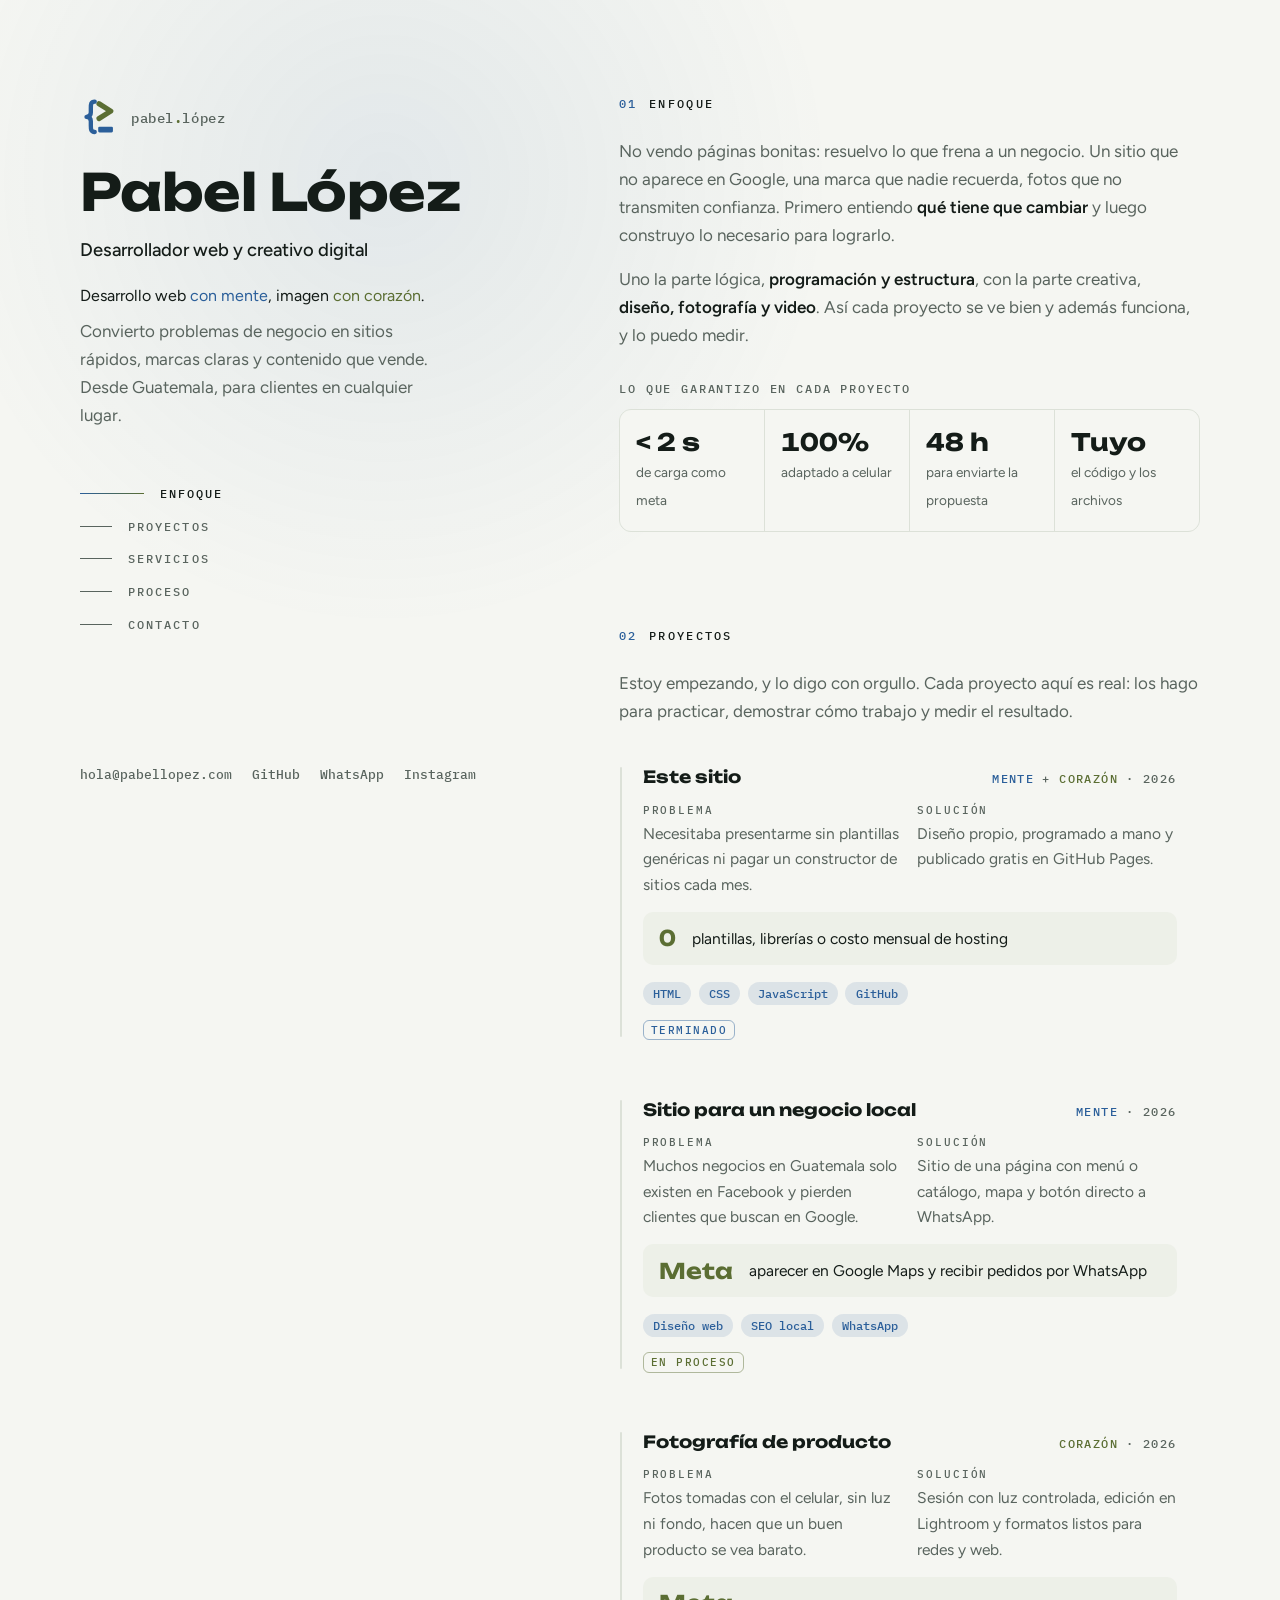
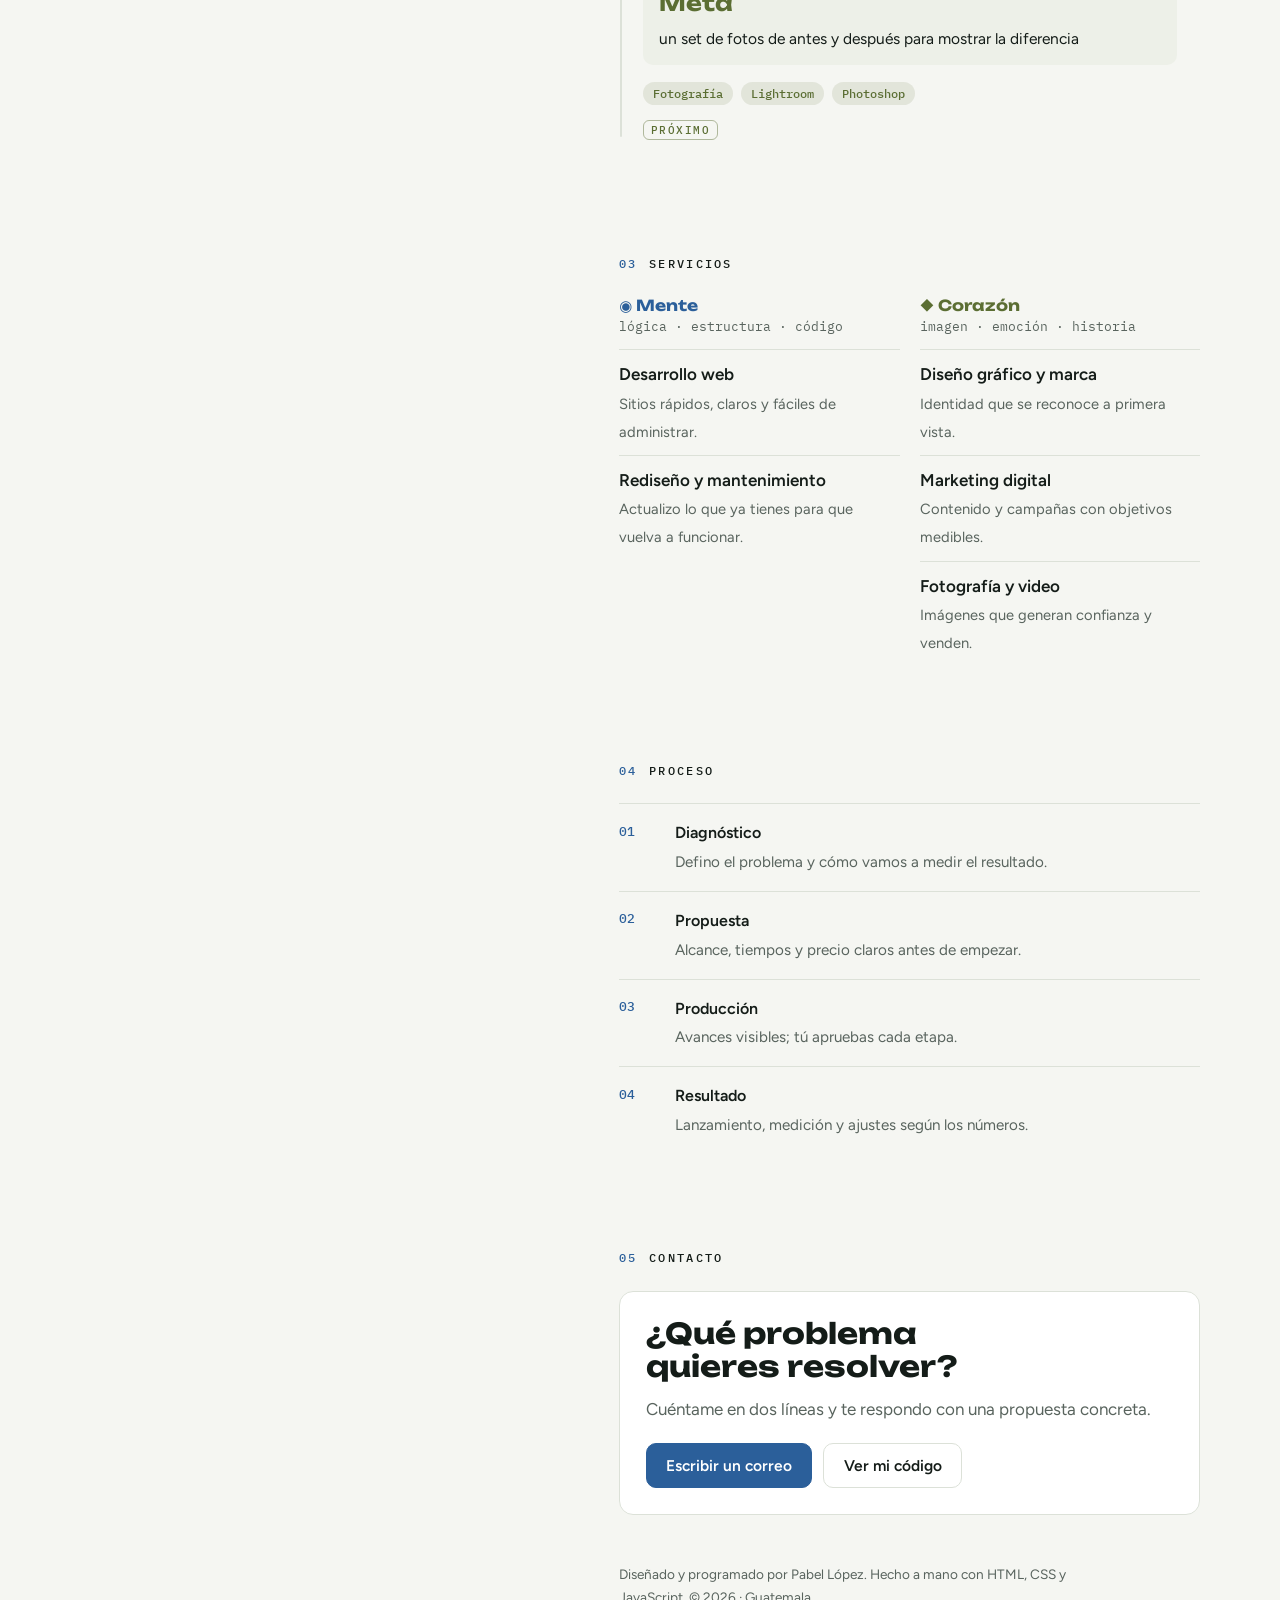
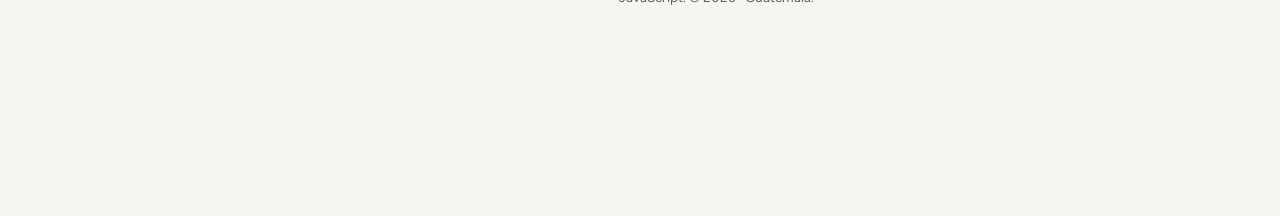
==== index.html @ 03f14755 "Nuevo diseño: perfil profesional en azul y verde musgo Co-Authored-By: Claude Opus 5.5 (1M context) " ====
<!doctype html>
<html lang="es">
<head>
<meta charset="utf-8">
<meta name="viewport" content="width=device-width, initial-scale=1, viewport-fit=cover">
<title>Pabel López · Perfil</title>
<meta name="claude:viewport-fit-sides" content="cover">
<meta name="description" content="Pabel López, Desarrollo web y creatividad enfocados en resultados.">
<link rel="preconnect" href="https://fonts.googleapis.com">
<link rel="preconnect" href="https://fonts.gstatic.com" crossorigin>
<link rel="stylesheet" href="https://fonts.googleapis.com/css2?family=Unbounded:wght@500;700&family=Figtree:wght@400;500;600&family=IBM+Plex+Mono:wght@400;500&display=swap">
<style>
/* Perfil profesional en dos columnas: panel fijo con identidad; paleta azul y verde musgo; a la derecha, proyectos como Problema → Solución → Resultado. */
:root {
  --bg: #0d1312; --surface: #131b19; --raise: #19231f; --ink: #e7eee9; --muted: #8e9b95;
  --line: #24302b; --accent: #5f9bd8; --accent-ink: #0d1312; --moss: #9db36b;
  --display: "Unbounded", "Arial Black", system-ui, sans-serif;
  --body: "Figtree", system-ui, -apple-system, "Segoe UI", sans-serif;
  --mono: "IBM Plex Mono", ui-monospace, Menlo, monospace;
  color-scheme: dark;
}
@media (prefers-color-scheme: light) {
  :root:not([data-theme="dark"]) {
    --bg: #f5f6f2; --surface: #ffffff; --raise: #edf0e8; --ink: #141c18; --muted: #59645e;
    --line: #dce1d8; --accent: #2b5f9a; --accent-ink: #ffffff; --moss: #5b6e33; color-scheme: light;
  }
}
:root[data-theme="light"] {
  --bg: #f5f6f2; --surface: #ffffff; --raise: #edf0e8; --ink: #141c18; --muted: #59645e;
  --line: #dce1d8; --accent: #2b5f9a; --accent-ink: #ffffff; --moss: #5b6e33; color-scheme: light;
}
* { box-sizing: border-box; }
html { scroll-behavior: smooth; }
@media (prefers-reduced-motion: reduce) { html { scroll-behavior: auto; } }
body { margin: 0; background: var(--bg); color: var(--muted); font: 400 1.0625rem/1.65 var(--body); }
h1, h2, h3 { font-family: var(--display); font-weight: 700; line-height: 1.15; margin: 0; color: var(--ink); text-wrap: balance; }
p { margin: 0; }
a { color: inherit; }
b, strong { color: var(--ink); font-weight: 600; }
:focus-visible { outline: 2px solid var(--accent); outline-offset: 3px; border-radius: 4px; }

/* Foco de luz que sigue al cursor, en el azul de la marca */
.glow { position: fixed; inset: 0; pointer-events: none; z-index: 0;
  background: radial-gradient(560px at var(--mx, 30%) var(--my, 20%), color-mix(in srgb, var(--accent) 9%, transparent), transparent 80%); }

.page {
  position: relative; z-index: 1; max-width: 76rem; margin: 0 auto;
  padding: 0 max(16px, env(safe-area-inset-right, 0px)) 0 max(16px, env(safe-area-inset-left, 0px));
  display: grid; grid-template-columns: 1fr; gap: 0;
}
@media (min-width: 1024px) {
  .page { grid-template-columns: 0.9fr 1.1fr; gap: 4rem; padding-inline: max(3rem, env(safe-area-inset-left, 0px)); }
}

/* Panel izquierdo */
.side { padding-top: max(3.5rem, env(safe-area-inset-top, 0px)); padding-bottom: 2rem; }
@media (min-width: 1024px) {
  .side { position: sticky; top: 0; height: 100vh; padding-block: 6rem; display: flex; flex-direction: column; justify-content: space-between; }
}
.logo { display: inline-flex; align-items: center; gap: 0.6rem; text-decoration: none; margin-bottom: 1.6rem; }
.logo svg { width: 2.6rem; height: 2.6rem; }
.logo .cursor { animation: blink 1.1s steps(1) infinite; }
@keyframes blink { 50% { opacity: 0; } }
@media (prefers-reduced-motion: reduce) { .logo .cursor { animation: none; } }
.logo span { font: 500 0.85rem var(--mono); color: var(--muted); letter-spacing: 0.04em; }
.logo span b { color: var(--moss); }
.side h1 { font-size: clamp(2.3rem, 5vw, 3.2rem); letter-spacing: -0.01em; }
.role { margin-top: 0.8rem; font-size: 1.15rem; color: var(--ink); font-weight: 500; }
.tagline { margin-top: 1.1rem; font-size: 1rem; color: var(--ink); }
.tagline .m { color: var(--accent); }
.tagline .h { color: var(--moss); }
.pitch { margin-top: 0.5rem; max-width: 22rem; }


.toc { display: none; margin-top: 3rem; list-style: none; padding: 0; }
@media (min-width: 1024px) { .toc { display: block; } }
.toc a { display: flex; align-items: center; gap: 1rem; padding: 0.55rem 0; text-decoration: none;
  font: 500 0.72rem var(--mono); letter-spacing: 0.18em; text-transform: uppercase; color: var(--muted); }
.toc a::before { content: ""; height: 1px; width: 2rem; background: currentColor; transition: width .2s ease, background .2s ease; }
.toc a:hover, .toc a.on { color: var(--ink); }
.toc a:hover::before, .toc a.on::before { width: 4rem; }
.toc a.on::before { background: linear-gradient(90deg, var(--accent), var(--moss)); }

.social { display: flex; flex-wrap: wrap; gap: 1.25rem; margin-top: 2rem; list-style: none; padding: 0; }
.social a { font: 500 0.8rem var(--mono); text-decoration: none; color: var(--muted); }
.social a:hover { color: var(--ink); }

/* Columna derecha */
main { padding-bottom: 4rem; }
@media (min-width: 1024px) { main { padding-block: 6rem; } }
section { padding-top: 3.5rem; scroll-margin-top: 1.5rem; }
@media (min-width: 1024px) { section { padding-top: 0; padding-bottom: 6rem; scroll-margin-top: 6rem; } }
.label { display: flex; align-items: center; gap: 0.7rem; margin-bottom: 1.6rem;
  font: 500 0.72rem var(--mono); letter-spacing: 0.2em; text-transform: uppercase; color: var(--ink); }
@media (max-width: 1023px) {
  .label { position: sticky; top: 0; z-index: 2; margin-inline: calc(-1 * max(16px, env(safe-area-inset-left, 0px)));
    padding: 1rem max(16px, env(safe-area-inset-left, 0px)); background: color-mix(in srgb, var(--bg) 88%, transparent); backdrop-filter: blur(8px); }
}
.label span { color: var(--accent); }
.about p + p { margin-top: 1rem; }

/* Cifras */
.stats { display: grid; grid-template-columns: repeat(2, 1fr); gap: 1px; margin-top: 2rem; background: var(--line); border: 1px solid var(--line); border-radius: 12px; overflow: hidden; }
@media (min-width: 640px) { .stats { grid-template-columns: repeat(4, 1fr); } }
.stat { background: var(--bg); padding: 1.1rem 1rem; }
.stat b { display: block; font: 700 1.5rem var(--display); color: var(--ink); font-variant-numeric: tabular-nums; }
.stat span { font-size: 0.85rem; }
.sub { font: 500 0.72rem var(--mono); letter-spacing: 0.16em; text-transform: uppercase; color: var(--muted); margin-top: 2rem; }
.sub + .stats { margin-top: 0.8rem; }
.hint { margin-top: 0.7rem; font: 400 0.75rem var(--mono); color: var(--muted); }

/* Casos: Problema → Solución → Resultado */
.intro { margin-bottom: 1.2rem; }
.cases { display: grid; gap: 1rem; }
.case { position: relative; padding: 1.4rem; border: 1px solid transparent; border-radius: 12px; transition: background .2s ease, border-color .2s ease; }
.case:hover { background: color-mix(in srgb, var(--surface) 80%, transparent); border-color: var(--line); }
.case::before { content: ""; position: absolute; left: 0; top: 1.4rem; bottom: 1.4rem; width: 2px; border-radius: 2px; background: var(--line); transition: background .2s ease; }
.case.mind:hover::before { background: var(--accent); }
.case.heart:hover::before { background: var(--moss); }
.case-head { display: flex; flex-wrap: wrap; align-items: baseline; justify-content: space-between; gap: 0.4rem 1rem; }
.case h3 { font-size: 1.05rem; }
.meta { font: 500 0.72rem var(--mono); letter-spacing: 0.12em; text-transform: uppercase; }
.case.mind .meta i { color: var(--accent); font-style: normal; }
.case.heart .meta i { color: var(--moss); font-style: normal; }
.psr { display: grid; gap: 0.9rem; margin-top: 1rem; }
@media (min-width: 640px) { .psr { grid-template-columns: 1fr 1fr; } .psr .res { grid-column: 1 / -1; } }
.psr dt { font: 500 0.68rem var(--mono); letter-spacing: 0.18em; text-transform: uppercase; color: var(--muted); }
.psr dd { margin: 0.25rem 0 0; font-size: 0.97rem; }
.res { display: flex; flex-wrap: wrap; align-items: center; gap: 0.6rem 1rem; padding: 0.85rem 1rem; border-radius: 10px; background: var(--raise); }
.res .big { font: 700 1.35rem var(--display); letter-spacing: 0; text-transform: none; color: var(--moss); font-variant-numeric: tabular-nums; }
.res dd { margin: 0; color: var(--ink); }
.chips { display: flex; flex-wrap: wrap; gap: 0.45rem; margin-top: 1rem; list-style: none; padding: 0; }
.chips li { font: 500 0.75rem var(--mono); padding: 0.25rem 0.65rem; border-radius: 999px;
  color: var(--accent); background: color-mix(in srgb, var(--accent) 12%, transparent); }
.case.heart .chips li { color: var(--moss); background: color-mix(in srgb, var(--moss) 12%, transparent); }
.sample.done { color: var(--accent); border-color: color-mix(in srgb, var(--accent) 45%, transparent); }
.sample { font: 500 0.66rem var(--mono); letter-spacing: 0.14em; text-transform: uppercase; color: var(--moss);
  border: 1px solid color-mix(in srgb, var(--moss) 45%, transparent); padding: 0.15rem 0.45rem; border-radius: 6px; }

/* Servicios */
.svc { display: grid; gap: 1.25rem; }
@media (min-width: 640px) { .svc { grid-template-columns: 1fr 1fr; } }
.svc-col h3 { font-size: 0.95rem; display: flex; align-items: center; gap: 0.5rem; }
.svc-col.mind h3 { color: var(--accent); }
.svc-col.heart h3 { color: var(--moss); }
.svc-col p.k { font: 400 0.8rem var(--mono); margin-top: 0.2rem; }
.svc-col ul { list-style: none; padding: 0; margin: 0.9rem 0 0; }
.svc-col li { padding: 0.65rem 0; border-top: 1px solid var(--line); }
.svc-col li b { display: block; }
.svc-col li span { font-size: 0.92rem; }

/* Proceso */
.steps { list-style: none; padding: 0; margin: 0; counter-reset: s; }
.steps li { counter-increment: s; display: grid; grid-template-columns: 3rem 1fr; gap: 0.2rem 0.5rem; padding: 1rem 0; border-top: 1px solid var(--line); }
.steps li::before { content: "0" counter(s); grid-row: span 2; font: 500 0.8rem var(--mono); color: var(--accent); padding-top: 0.15rem; }
.steps b { font-size: 1rem; }
.steps span { font-size: 0.95rem; }

/* Contacto */
.cta { padding: 1.6rem; border: 1px solid var(--line); border-radius: 14px; background: var(--surface); }
.cta h2 { font-size: clamp(1.4rem, 3vw, 1.8rem); }
.cta p { margin-top: 0.7rem; }
.btns { display: flex; flex-wrap: wrap; gap: 0.7rem; margin-top: 1.3rem; }
.btn { display: inline-flex; align-items: center; gap: 0.5rem; padding: 0.75rem 1.2rem; border-radius: 10px; text-decoration: none;
  font: 600 0.97rem var(--body); border: 1px solid var(--line); color: var(--ink); background: transparent; transition: border-color .15s ease, transform .15s ease; }
.btn:hover { border-color: var(--accent); transform: translateY(-1px); }
.btn.primary { background: var(--accent); color: var(--accent-ink); border-color: var(--accent); }
footer { margin-top: 3rem; font-size: 0.85rem; max-width: 30rem; padding-bottom: max(1rem, env(safe-area-inset-bottom, 0px)); }
</style>
</head>
<body>

<div class="glow" aria-hidden="true"></div>
<div class="page">
  <aside class="side">
    <div>
      <a class="logo" href="#enfoque" aria-label="Pabel López, inicio">
        <svg viewBox="0 0 48 48" aria-hidden="true">
          <path d="M17 6.5 C12.5 6.5 12.5 9.5 12.5 14 V19 C12.5 22.3 11 23.8 7.5 24 C11 24.2 12.5 25.7 12.5 29 V34 C12.5 38.5 12.5 41.5 17 41.5" fill="none" stroke="var(--accent)" stroke-width="5" stroke-linecap="round" stroke-linejoin="round"/>
          <path d="M22 9 L35.5 17.5 L22 26" fill="none" stroke="var(--moss)" stroke-width="6" stroke-linecap="round" stroke-linejoin="round"/>
          <rect class="cursor" x="21" y="35.5" width="17" height="6.5" rx="1.5" fill="var(--accent)"/>
        </svg>
        <span>pabel<b>.</b>lópez</span>
      </a>
      <h1>Pabel López</h1>
      <p class="role">Desarrollador web y creativo digital</p>
      <p class="tagline">Desarrollo web <span class="m">con mente</span>, imagen <span class="h">con corazón</span>.</p>
      <p class="pitch">Convierto problemas de negocio en sitios rápidos, marcas claras y contenido que vende. Desde Guatemala, para clientes en cualquier lugar.</p>
      <nav aria-label="Secciones">
        <ul class="toc">
          <li><a href="#enfoque">Enfoque</a></li>
          <li><a href="#proyectos">Proyectos</a></li>
          <li><a href="#servicios">Servicios</a></li>
          <li><a href="#proceso">Proceso</a></li>
          <li><a href="#contacto">Contacto</a></li>
        </ul>
      </nav>
    </div>
    <ul class="social">
      <li><a href="mailto:hola@pabellopez.com">hola@pabellopez.com</a></li>
      <li><a href="https://github.com/CodDz96" target="_blank" rel="noopener">GitHub</a></li>
      <li><a href="#contacto">WhatsApp</a></li>
      <li><a href="#contacto">Instagram</a></li>
    </ul>
  </aside>

  <main>
    <section id="enfoque" class="about" aria-label="Enfoque">
      <h2 class="label"><span>01</span> Enfoque</h2>
      <p>No vendo páginas bonitas: resuelvo lo que frena a un negocio. Un sitio que no aparece en Google, una marca que nadie recuerda, fotos que no transmiten confianza. Primero entiendo <b>qué tiene que cambiar</b> y luego construyo lo necesario para lograrlo.</p>
      <p>Uno la parte lógica, <b>programación y estructura</b>, con la parte creativa, <b>diseño, fotografía y video</b>. Así cada proyecto se ve bien y además funciona, y lo puedo medir.</p>
      <h3 class="sub">Lo que garantizo en cada proyecto</h3>
      <div class="stats">
        <div class="stat"><b>&lt; 2 s</b><span>de carga como meta</span></div>
        <div class="stat"><b>100%</b><span>adaptado a celular</span></div>
        <div class="stat"><b>48 h</b><span>para enviarte la propuesta</span></div>
        <div class="stat"><b>Tuyo</b><span>el código y los archivos</span></div>
      </div>
    </section>

    <section id="proyectos" aria-label="Proyectos">
      <h2 class="label"><span>02</span> Proyectos</h2>
      <p class="intro">Estoy empezando, y lo digo con orgullo. Cada proyecto aquí es real: los hago para practicar, demostrar cómo trabajo y medir el resultado.</p>
      <div class="cases">
        <article class="case mind">
          <div class="case-head">
            <h3>Este sitio</h3>
            <span class="meta"><i>Mente</i> + <span style="color:var(--moss)">Corazón</span> · 2026</span>
          </div>
          <dl class="psr">
            <div><dt>Problema</dt><dd>Necesitaba presentarme sin plantillas genéricas ni pagar un constructor de sitios cada mes.</dd></div>
            <div><dt>Solución</dt><dd>Diseño propio, programado a mano y publicado gratis en GitHub Pages.</dd></div>
            <div class="res"><dt class="big">0</dt><dd>plantillas, librerías o costo mensual de hosting</dd></div>
          </dl>
          <ul class="chips"><li>HTML</li><li>CSS</li><li>JavaScript</li><li>GitHub</li></ul>
          <p class="hint"><span class="sample done">Terminado</span></p>
        </article>

        <article class="case mind">
          <div class="case-head">
            <h3>Sitio para un negocio local</h3>
            <span class="meta"><i>Mente</i> · 2026</span>
          </div>
          <dl class="psr">
            <div><dt>Problema</dt><dd>Muchos negocios en Guatemala solo existen en Facebook y pierden clientes que buscan en Google.</dd></div>
            <div><dt>Solución</dt><dd>Sitio de una página con menú o catálogo, mapa y botón directo a WhatsApp.</dd></div>
            <div class="res"><dt class="big">Meta</dt><dd>aparecer en Google Maps y recibir pedidos por WhatsApp</dd></div>
          </dl>
          <ul class="chips"><li>Diseño web</li><li>SEO local</li><li>WhatsApp</li></ul>
          <p class="hint"><span class="sample">En proceso</span></p>
        </article>

        <article class="case heart">
          <div class="case-head">
            <h3>Fotografía de producto</h3>
            <span class="meta"><i>Corazón</i> · 2026</span>
          </div>
          <dl class="psr">
            <div><dt>Problema</dt><dd>Fotos tomadas con el celular, sin luz ni fondo, hacen que un buen producto se vea barato.</dd></div>
            <div><dt>Solución</dt><dd>Sesión con luz controlada, edición en Lightroom y formatos listos para redes y web.</dd></div>
            <div class="res"><dt class="big">Meta</dt><dd>un set de fotos de antes y después para mostrar la diferencia</dd></div>
          </dl>
          <ul class="chips"><li>Fotografía</li><li>Lightroom</li><li>Photoshop</li></ul>
          <p class="hint"><span class="sample">Próximo</span></p>
        </article>
      </div>
    </section>

    <section id="servicios" aria-label="Servicios">
      <h2 class="label"><span>03</span> Servicios</h2>
      <div class="svc">
        <div class="svc-col mind">
          <h3>◉ Mente</h3><p class="k">lógica · estructura · código</p>
          <ul>
            <li><b>Desarrollo web</b><span>Sitios rápidos, claros y fáciles de administrar.</span></li>
            <li><b>Rediseño y mantenimiento</b><span>Actualizo lo que ya tienes para que vuelva a funcionar.</span></li>
          </ul>
        </div>
        <div class="svc-col heart">
          <h3>◆ Corazón</h3><p class="k">imagen · emoción · historia</p>
          <ul>
            <li><b>Diseño gráfico y marca</b><span>Identidad que se reconoce a primera vista.</span></li>
            <li><b>Marketing digital</b><span>Contenido y campañas con objetivos medibles.</span></li>
            <li><b>Fotografía y video</b><span>Imágenes que generan confianza y venden.</span></li>
          </ul>
        </div>
      </div>
    </section>

    <section id="proceso" aria-label="Proceso">
      <h2 class="label"><span>04</span> Proceso</h2>
      <ol class="steps">
        <li><b>Diagnóstico</b><span>Defino el problema y cómo vamos a medir el resultado.</span></li>
        <li><b>Propuesta</b><span>Alcance, tiempos y precio claros antes de empezar.</span></li>
        <li><b>Producción</b><span>Avances visibles; tú apruebas cada etapa.</span></li>
        <li><b>Resultado</b><span>Lanzamiento, medición y ajustes según los números.</span></li>
      </ol>
    </section>

    <section id="contacto" aria-label="Contacto">
      <h2 class="label"><span>05</span> Contacto</h2>
      <div class="cta">
        <h2>¿Qué problema quieres resolver?</h2>
        <p>Cuéntame en dos líneas y te respondo con una propuesta concreta.</p>
        <div class="btns">
          <a class="btn primary" href="mailto:hola@pabellopez.com">Escribir un correo</a>
          <a class="btn" href="https://github.com/CodDz96" target="_blank" rel="noopener">Ver mi código</a>
        </div>
      </div>
      <footer>Diseñado y programado por Pabel López. Hecho a mano con HTML, CSS y JavaScript. © 2026 · Guatemala.</footer>
    </section>
  </main>
</div>

<script>
(() => {
  // Foco que sigue al cursor
  const root = document.documentElement;
  addEventListener("pointermove", e => {
    root.style.setProperty("--mx", e.clientX + "px");
    root.style.setProperty("--my", e.clientY + "px");
  }, { passive: true });

  // Sección activa en el índice
  const links = [...document.querySelectorAll(".toc a")];
  const io = new IntersectionObserver(es => {
    es.forEach(e => { if (e.isIntersecting) links.forEach(a => a.classList.toggle("on", a.getAttribute("href") === "#" + e.target.id)); });
  }, { rootMargin: "-35% 0px -60% 0px" });
  document.querySelectorAll("main section").forEach(s => io.observe(s));
})();
</script>
</body>
</html>
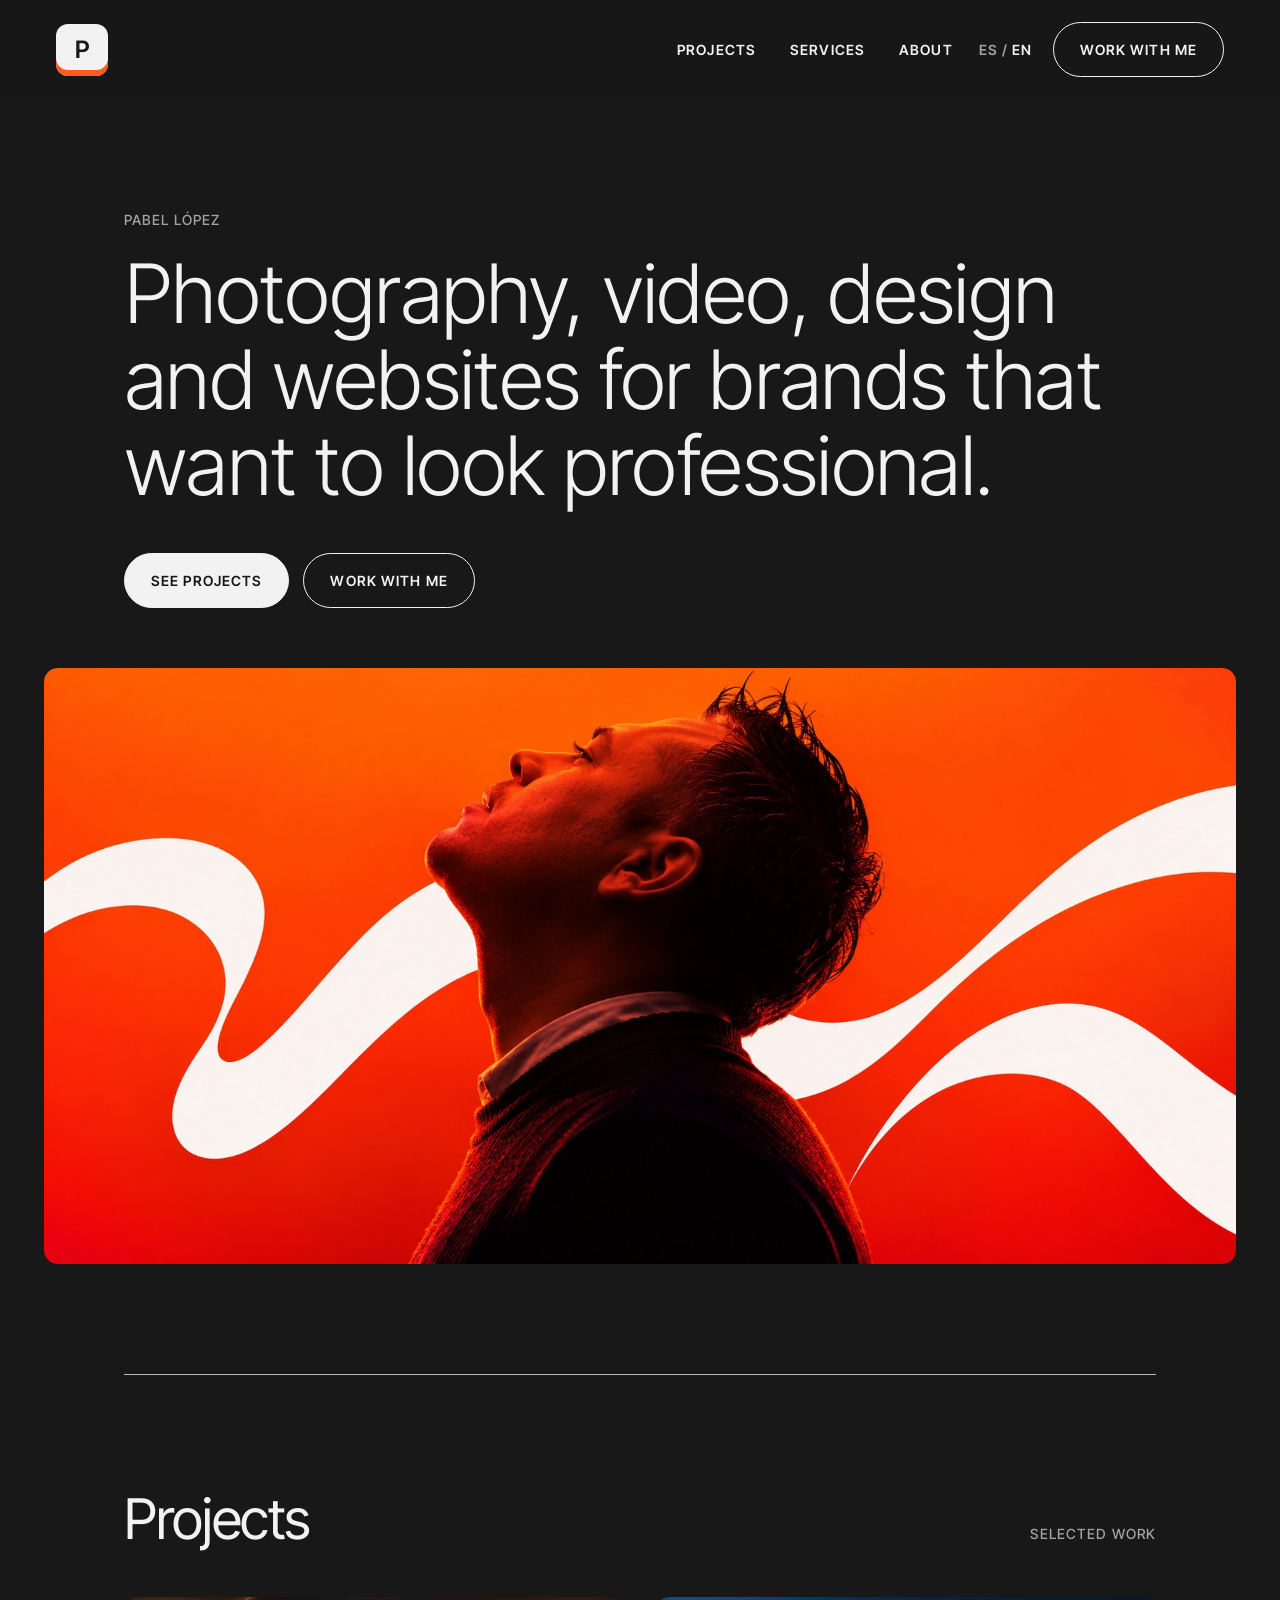
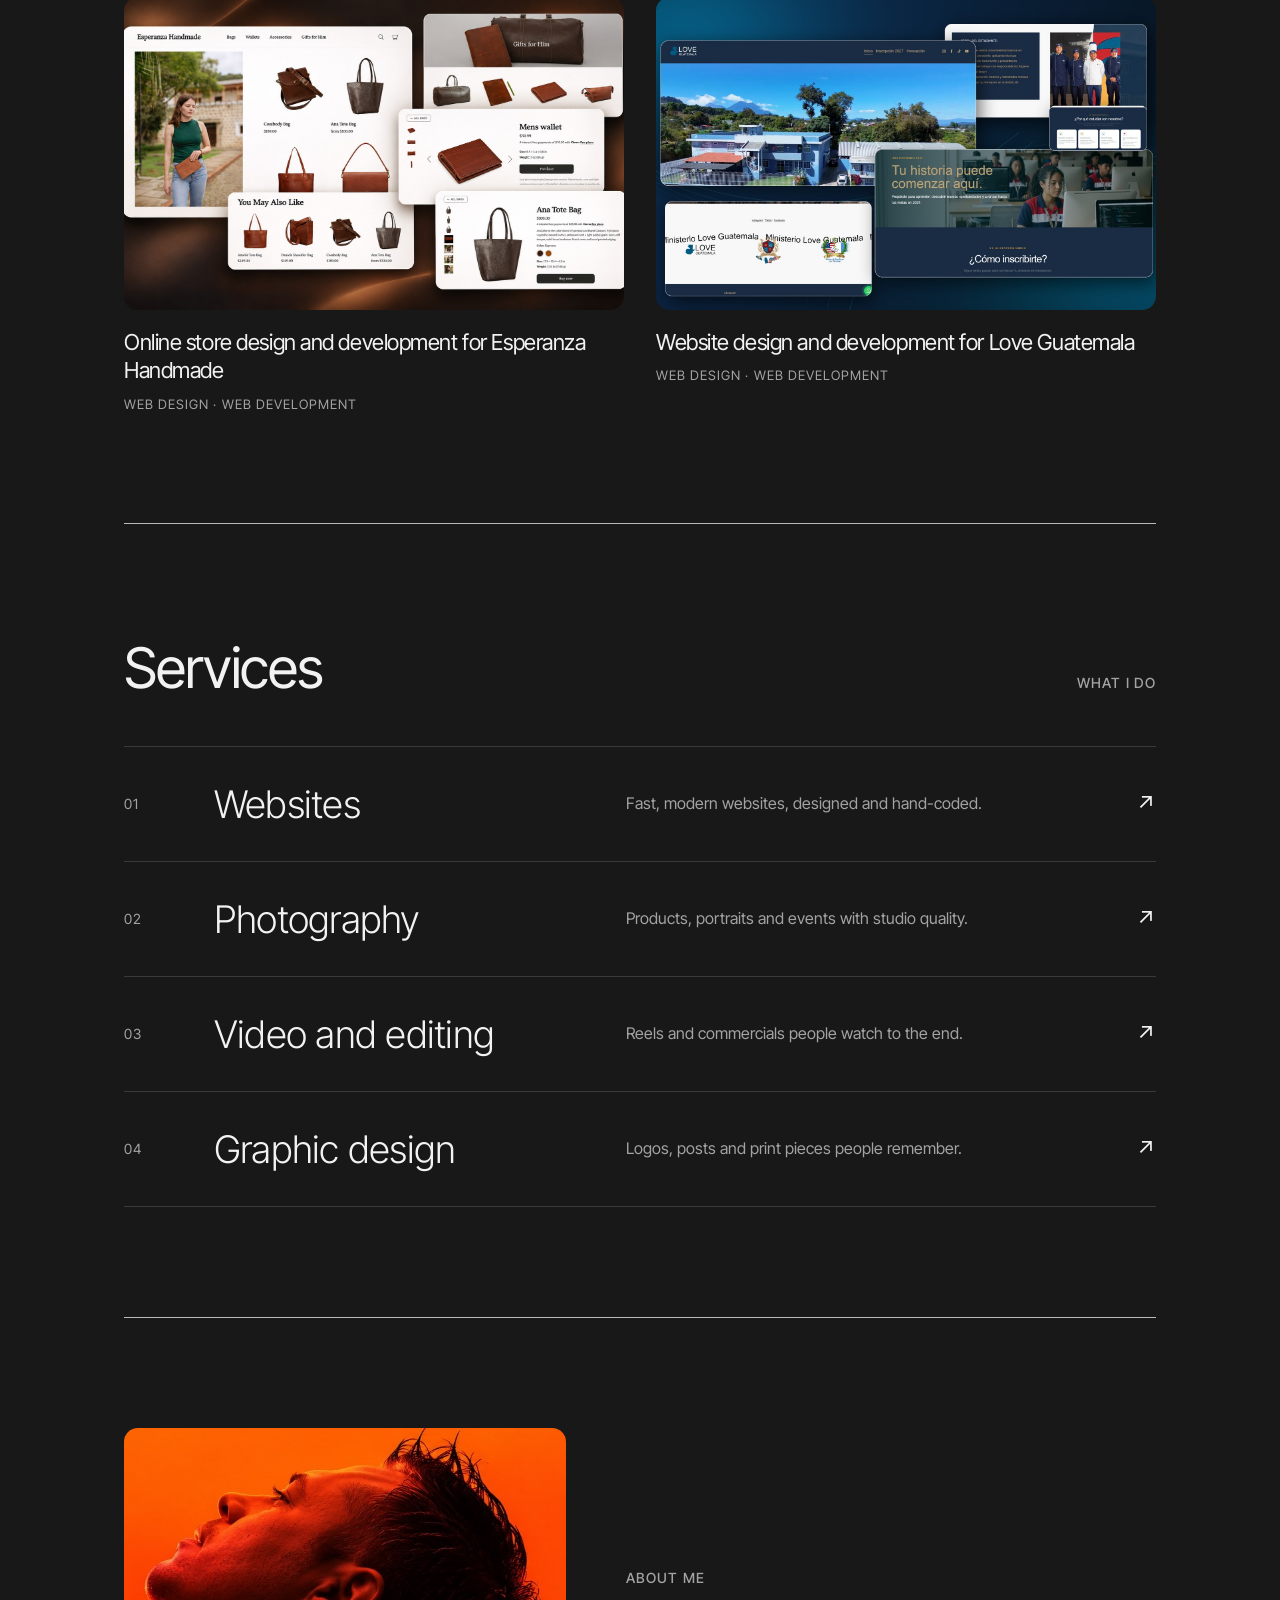
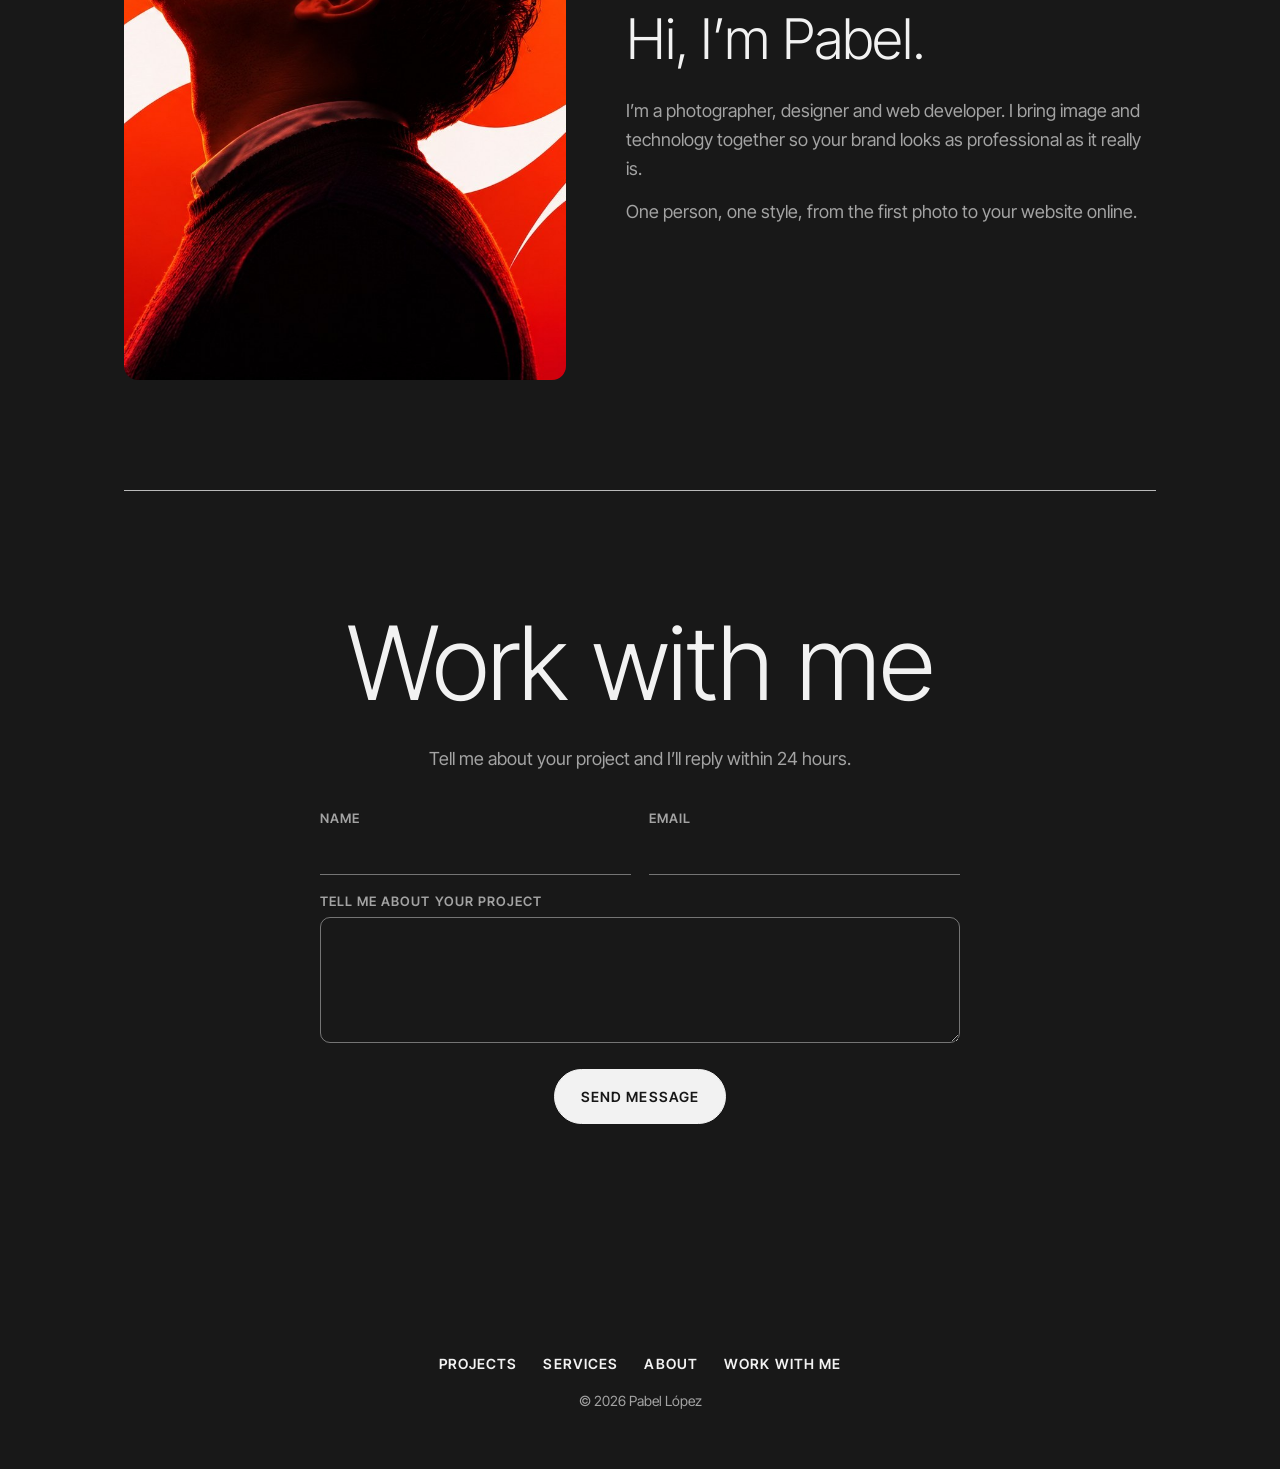
==== commit 723427ff: "Nuevo diseño del portafolio: estilo limpio, casos de estudio y formulario Página principal oscura y " ====
--- a/index.html
+++ b/index.html
@@ -1,333 +1,147 @@
-<!doctype html>
+<!DOCTYPE html>
 <html lang="es">
 <head>
-<meta charset="utf-8">
-<meta name="viewport" content="width=device-width, initial-scale=1, viewport-fit=cover">
-<title>Pabel López · Perfil</title>
-<meta name="claude:viewport-fit-sides" content="cover">
-<meta name="description" content="Pabel López, Desarrollo web y creatividad enfocados en resultados.">
-<link rel="preconnect" href="https://fonts.googleapis.com">
-<link rel="preconnect" href="https://fonts.gstatic.com" crossorigin>
-<link rel="stylesheet" href="https://fonts.googleapis.com/css2?family=Unbounded:wght@500;700&family=Figtree:wght@400;500;600&family=IBM+Plex+Mono:wght@400;500&display=swap">
-<style>
-/* Perfil profesional en dos columnas: panel fijo con identidad; paleta azul y verde musgo; a la derecha, proyectos como Problema → Solución → Resultado. */
-:root {
-  --bg: #0d1312; --surface: #131b19; --raise: #19231f; --ink: #e7eee9; --muted: #8e9b95;
-  --line: #24302b; --accent: #5f9bd8; --accent-ink: #0d1312; --moss: #9db36b;
-  --display: "Unbounded", "Arial Black", system-ui, sans-serif;
-  --body: "Figtree", system-ui, -apple-system, "Segoe UI", sans-serif;
-  --mono: "IBM Plex Mono", ui-monospace, Menlo, monospace;
-  color-scheme: dark;
-}
-@media (prefers-color-scheme: light) {
-  :root:not([data-theme="dark"]) {
-    --bg: #f5f6f2; --surface: #ffffff; --raise: #edf0e8; --ink: #141c18; --muted: #59645e;
-    --line: #dce1d8; --accent: #2b5f9a; --accent-ink: #ffffff; --moss: #5b6e33; color-scheme: light;
-  }
-}
-:root[data-theme="light"] {
-  --bg: #f5f6f2; --surface: #ffffff; --raise: #edf0e8; --ink: #141c18; --muted: #59645e;
-  --line: #dce1d8; --accent: #2b5f9a; --accent-ink: #ffffff; --moss: #5b6e33; color-scheme: light;
-}
-* { box-sizing: border-box; }
-html { scroll-behavior: smooth; }
-@media (prefers-reduced-motion: reduce) { html { scroll-behavior: auto; } }
-body { margin: 0; background: var(--bg); color: var(--muted); font: 400 1.0625rem/1.65 var(--body); }
-h1, h2, h3 { font-family: var(--display); font-weight: 700; line-height: 1.15; margin: 0; color: var(--ink); text-wrap: balance; }
-p { margin: 0; }
-a { color: inherit; }
-b, strong { color: var(--ink); font-weight: 600; }
-:focus-visible { outline: 2px solid var(--accent); outline-offset: 3px; border-radius: 4px; }
-
-/* Foco de luz que sigue al cursor, en el azul de la marca */
-.glow { position: fixed; inset: 0; pointer-events: none; z-index: 0;
-  background: radial-gradient(560px at var(--mx, 30%) var(--my, 20%), color-mix(in srgb, var(--accent) 9%, transparent), transparent 80%); }
-
-.page {
-  position: relative; z-index: 1; max-width: 76rem; margin: 0 auto;
-  padding: 0 max(16px, env(safe-area-inset-right, 0px)) 0 max(16px, env(safe-area-inset-left, 0px));
-  display: grid; grid-template-columns: 1fr; gap: 0;
-}
-@media (min-width: 1024px) {
-  .page { grid-template-columns: 0.9fr 1.1fr; gap: 4rem; padding-inline: max(3rem, env(safe-area-inset-left, 0px)); }
-}
-
-/* Panel izquierdo */
-.side { padding-top: max(3.5rem, env(safe-area-inset-top, 0px)); padding-bottom: 2rem; }
-@media (min-width: 1024px) {
-  .side { position: sticky; top: 0; height: 100vh; padding-block: 6rem; display: flex; flex-direction: column; justify-content: space-between; }
-}
-.logo { display: inline-flex; align-items: center; gap: 0.6rem; text-decoration: none; margin-bottom: 1.6rem; }
-.logo svg { width: 2.6rem; height: 2.6rem; }
-.logo .cursor { animation: blink 1.1s steps(1) infinite; }
-@keyframes blink { 50% { opacity: 0; } }
-@media (prefers-reduced-motion: reduce) { .logo .cursor { animation: none; } }
-.logo span { font: 500 0.85rem var(--mono); color: var(--muted); letter-spacing: 0.04em; }
-.logo span b { color: var(--moss); }
-.side h1 { font-size: clamp(2.3rem, 5vw, 3.2rem); letter-spacing: -0.01em; }
-.role { margin-top: 0.8rem; font-size: 1.15rem; color: var(--ink); font-weight: 500; }
-.tagline { margin-top: 1.1rem; font-size: 1rem; color: var(--ink); }
-.tagline .m { color: var(--accent); }
-.tagline .h { color: var(--moss); }
-.pitch { margin-top: 0.5rem; max-width: 22rem; }
-
-
-.toc { display: none; margin-top: 3rem; list-style: none; padding: 0; }
-@media (min-width: 1024px) { .toc { display: block; } }
-.toc a { display: flex; align-items: center; gap: 1rem; padding: 0.55rem 0; text-decoration: none;
-  font: 500 0.72rem var(--mono); letter-spacing: 0.18em; text-transform: uppercase; color: var(--muted); }
-.toc a::before { content: ""; height: 1px; width: 2rem; background: currentColor; transition: width .2s ease, background .2s ease; }
-.toc a:hover, .toc a.on { color: var(--ink); }
-.toc a:hover::before, .toc a.on::before { width: 4rem; }
-.toc a.on::before { background: linear-gradient(90deg, var(--accent), var(--moss)); }
-
-.social { display: flex; flex-wrap: wrap; gap: 1.25rem; margin-top: 2rem; list-style: none; padding: 0; }
-.social a { font: 500 0.8rem var(--mono); text-decoration: none; color: var(--muted); }
-.social a:hover { color: var(--ink); }
-
-/* Columna derecha */
-main { padding-bottom: 4rem; }
-@media (min-width: 1024px) { main { padding-block: 6rem; } }
-section { padding-top: 3.5rem; scroll-margin-top: 1.5rem; }
-@media (min-width: 1024px) { section { padding-top: 0; padding-bottom: 6rem; scroll-margin-top: 6rem; } }
-.label { display: flex; align-items: center; gap: 0.7rem; margin-bottom: 1.6rem;
-  font: 500 0.72rem var(--mono); letter-spacing: 0.2em; text-transform: uppercase; color: var(--ink); }
-@media (max-width: 1023px) {
-  .label { position: sticky; top: 0; z-index: 2; margin-inline: calc(-1 * max(16px, env(safe-area-inset-left, 0px)));
-    padding: 1rem max(16px, env(safe-area-inset-left, 0px)); background: color-mix(in srgb, var(--bg) 88%, transparent); backdrop-filter: blur(8px); }
-}
-.label span { color: var(--accent); }
-.about p + p { margin-top: 1rem; }
-
-/* Cifras */
-.stats { display: grid; grid-template-columns: repeat(2, 1fr); gap: 1px; margin-top: 2rem; background: var(--line); border: 1px solid var(--line); border-radius: 12px; overflow: hidden; }
-@media (min-width: 640px) { .stats { grid-template-columns: repeat(4, 1fr); } }
-.stat { background: var(--bg); padding: 1.1rem 1rem; }
-.stat b { display: block; font: 700 1.5rem var(--display); color: var(--ink); font-variant-numeric: tabular-nums; }
-.stat span { font-size: 0.85rem; }
-.sub { font: 500 0.72rem var(--mono); letter-spacing: 0.16em; text-transform: uppercase; color: var(--muted); margin-top: 2rem; }
-.sub + .stats { margin-top: 0.8rem; }
-.hint { margin-top: 0.7rem; font: 400 0.75rem var(--mono); color: var(--muted); }
-
-/* Casos: Problema → Solución → Resultado */
-.intro { margin-bottom: 1.2rem; }
-.cases { display: grid; gap: 1rem; }
-.case { position: relative; padding: 1.4rem; border: 1px solid transparent; border-radius: 12px; transition: background .2s ease, border-color .2s ease; }
-.case:hover { background: color-mix(in srgb, var(--surface) 80%, transparent); border-color: var(--line); }
-.case::before { content: ""; position: absolute; left: 0; top: 1.4rem; bottom: 1.4rem; width: 2px; border-radius: 2px; background: var(--line); transition: background .2s ease; }
-.case.mind:hover::before { background: var(--accent); }
-.case.heart:hover::before { background: var(--moss); }
-.case-head { display: flex; flex-wrap: wrap; align-items: baseline; justify-content: space-between; gap: 0.4rem 1rem; }
-.case h3 { font-size: 1.05rem; }
-.meta { font: 500 0.72rem var(--mono); letter-spacing: 0.12em; text-transform: uppercase; }
-.case.mind .meta i { color: var(--accent); font-style: normal; }
-.case.heart .meta i { color: var(--moss); font-style: normal; }
-.psr { display: grid; gap: 0.9rem; margin-top: 1rem; }
-@media (min-width: 640px) { .psr { grid-template-columns: 1fr 1fr; } .psr .res { grid-column: 1 / -1; } }
-.psr dt { font: 500 0.68rem var(--mono); letter-spacing: 0.18em; text-transform: uppercase; color: var(--muted); }
-.psr dd { margin: 0.25rem 0 0; font-size: 0.97rem; }
-.res { display: flex; flex-wrap: wrap; align-items: center; gap: 0.6rem 1rem; padding: 0.85rem 1rem; border-radius: 10px; background: var(--raise); }
-.res .big { font: 700 1.35rem var(--display); letter-spacing: 0; text-transform: none; color: var(--moss); font-variant-numeric: tabular-nums; }
-.res dd { margin: 0; color: var(--ink); }
-.chips { display: flex; flex-wrap: wrap; gap: 0.45rem; margin-top: 1rem; list-style: none; padding: 0; }
-.chips li { font: 500 0.75rem var(--mono); padding: 0.25rem 0.65rem; border-radius: 999px;
-  color: var(--accent); background: color-mix(in srgb, var(--accent) 12%, transparent); }
-.case.heart .chips li { color: var(--moss); background: color-mix(in srgb, var(--moss) 12%, transparent); }
-.sample.done { color: var(--accent); border-color: color-mix(in srgb, var(--accent) 45%, transparent); }
-.sample { font: 500 0.66rem var(--mono); letter-spacing: 0.14em; text-transform: uppercase; color: var(--moss);
-  border: 1px solid color-mix(in srgb, var(--moss) 45%, transparent); padding: 0.15rem 0.45rem; border-radius: 6px; }
-
-/* Servicios */
-.svc { display: grid; gap: 1.25rem; }
-@media (min-width: 640px) { .svc { grid-template-columns: 1fr 1fr; } }
-.svc-col h3 { font-size: 0.95rem; display: flex; align-items: center; gap: 0.5rem; }
-.svc-col.mind h3 { color: var(--accent); }
-.svc-col.heart h3 { color: var(--moss); }
-.svc-col p.k { font: 400 0.8rem var(--mono); margin-top: 0.2rem; }
-.svc-col ul { list-style: none; padding: 0; margin: 0.9rem 0 0; }
-.svc-col li { padding: 0.65rem 0; border-top: 1px solid var(--line); }
-.svc-col li b { display: block; }
-.svc-col li span { font-size: 0.92rem; }
-
-/* Proceso */
-.steps { list-style: none; padding: 0; margin: 0; counter-reset: s; }
-.steps li { counter-increment: s; display: grid; grid-template-columns: 3rem 1fr; gap: 0.2rem 0.5rem; padding: 1rem 0; border-top: 1px solid var(--line); }
-.steps li::before { content: "0" counter(s); grid-row: span 2; font: 500 0.8rem var(--mono); color: var(--accent); padding-top: 0.15rem; }
-.steps b { font-size: 1rem; }
-.steps span { font-size: 0.95rem; }
-
-/* Contacto */
-.cta { padding: 1.6rem; border: 1px solid var(--line); border-radius: 14px; background: var(--surface); }
-.cta h2 { font-size: clamp(1.4rem, 3vw, 1.8rem); }
-.cta p { margin-top: 0.7rem; }
-.btns { display: flex; flex-wrap: wrap; gap: 0.7rem; margin-top: 1.3rem; }
-.btn { display: inline-flex; align-items: center; gap: 0.5rem; padding: 0.75rem 1.2rem; border-radius: 10px; text-decoration: none;
-  font: 600 0.97rem var(--body); border: 1px solid var(--line); color: var(--ink); background: transparent; transition: border-color .15s ease, transform .15s ease; }
-.btn:hover { border-color: var(--accent); transform: translateY(-1px); }
-.btn.primary { background: var(--accent); color: var(--accent-ink); border-color: var(--accent); }
-footer { margin-top: 3rem; font-size: 0.85rem; max-width: 30rem; padding-bottom: max(1rem, env(safe-area-inset-bottom, 0px)); }
-</style>
+  <meta charset="UTF-8">
+  <meta name="viewport" content="width=device-width, initial-scale=1.0">
+  <title>Pabel López | Fotografía, video, diseño y web</title>
+  <meta name="description" content="Fotografía, video, diseño gráfico y páginas web para marcas. Photography, video, graphic design and websites for brands.">
+  <link rel="preconnect" href="https://fonts.googleapis.com">
+  <link href="https://fonts.googleapis.com/css2?family=Inter+Tight:wght@300;400;500;600&display=swap" rel="stylesheet">
+  <link rel="stylesheet" href="style.css">
 </head>
 <body>
 
-<div class="glow" aria-hidden="true"></div>
-<div class="page">
-  <aside class="side">
-    <div>
-      <a class="logo" href="#enfoque" aria-label="Pabel López, inicio">
-        <svg viewBox="0 0 48 48" aria-hidden="true">
-          <path d="M17 6.5 C12.5 6.5 12.5 9.5 12.5 14 V19 C12.5 22.3 11 23.8 7.5 24 C11 24.2 12.5 25.7 12.5 29 V34 C12.5 38.5 12.5 41.5 17 41.5" fill="none" stroke="var(--accent)" stroke-width="5" stroke-linecap="round" stroke-linejoin="round"/>
-          <path d="M22 9 L35.5 17.5 L22 26" fill="none" stroke="var(--moss)" stroke-width="6" stroke-linecap="round" stroke-linejoin="round"/>
-          <rect class="cursor" x="21" y="35.5" width="17" height="6.5" rx="1.5" fill="var(--accent)"/>
-        </svg>
-        <span>pabel<b>.</b>lópez</span>
+<div class="progreso" id="progreso"></div>
+
+<!-- ===== Menú ===== -->
+<header class="barra">
+  <a class="logo" href="#inicio" aria-label="Pabel López"><span>P</span></a>
+  <nav class="menu">
+    <a href="#proyectos" data-en="Projects">Proyectos</a>
+    <a href="#servicios" data-en="Services">Servicios</a>
+    <a href="#sobre-mi" data-en="About">Sobre mí</a>
+  </nav>
+  <div class="header-der">
+    <button class="idioma" id="idioma" type="button" aria-label="Cambiar idioma / Change language"><span class="es">ES</span> / <span class="en">EN</span></button>
+    <a class="pildora" href="#contacto" data-en="Work with me">Trabajemos</a>
+  </div>
+</header>
+
+<main class="contenedor">
+
+  <!-- ===== 1. Portada ===== -->
+  <section class="portada" id="inicio">
+    <span class="etiqueta">Pabel López</span>
+    <h1 class="aparecer" data-en="Photography, video, design and websites for brands that want to look professional.">Fotografía, video, diseño y páginas web para marcas que quieren verse profesionales.</h1>
+    <div class="portada-botones aparecer">
+      <a class="pildora pildora-llena" href="#proyectos" data-en="See projects">Ver proyectos</a>
+      <a class="pildora" href="#contacto" data-en="Work with me">Trabajemos</a>
+    </div>
+  </section>
+
+  <figure class="portada-foto aparecer"><img src="Imagenes/portada.jpg" alt="Retrato de Pabel López"></figure>
+
+  <hr class="linea">
+
+  <!-- ===== 2. Proyectos ===== -->
+  <section id="proyectos">
+    <div class="seccion-cabeza">
+      <h2 data-en="Projects">Proyectos</h2>
+      <span class="etiqueta" data-en="Selected work">Trabajo seleccionado</span>
+    </div>
+    <div class="proyectos-grid">
+      <a class="proyecto aparecer" href="caso.html?p=esperanza">
+        <div class="proyecto-foto"><img src="Imagenes/esperanza.jpg" alt="Esperanza Handmade"></div>
+        <h3 data-en="Online store design and development for Esperanza Handmade">Diseño y desarrollo de tienda en línea para Esperanza Handmade</h3>
+        <span class="proyecto-tipo" data-en="Web design · Web development">Diseño web · Desarrollo web</span>
       </a>
-      <h1>Pabel López</h1>
-      <p class="role">Desarrollador web y creativo digital</p>
-      <p class="tagline">Desarrollo web <span class="m">con mente</span>, imagen <span class="h">con corazón</span>.</p>
-      <p class="pitch">Convierto problemas de negocio en sitios rápidos, marcas claras y contenido que vende. Desde Guatemala, para clientes en cualquier lugar.</p>
-      <nav aria-label="Secciones">
-        <ul class="toc">
-          <li><a href="#enfoque">Enfoque</a></li>
-          <li><a href="#proyectos">Proyectos</a></li>
-          <li><a href="#servicios">Servicios</a></li>
-          <li><a href="#proceso">Proceso</a></li>
-          <li><a href="#contacto">Contacto</a></li>
-        </ul>
-      </nav>
+      <a class="proyecto aparecer" href="caso.html?p=love">
+        <div class="proyecto-foto"><img src="Imagenes/love.jpg" alt="Love Guatemala"></div>
+        <h3 data-en="Website design and development for Love Guatemala">Diseño y desarrollo del sitio web de Love Guatemala</h3>
+        <span class="proyecto-tipo" data-en="Web design · Web development">Diseño web · Desarrollo web</span>
+      </a>
     </div>
-    <ul class="social">
-      <li><a href="mailto:hola@pabellopez.com">hola@pabellopez.com</a></li>
-      <li><a href="https://github.com/CodDz96" target="_blank" rel="noopener">GitHub</a></li>
-      <li><a href="#contacto">WhatsApp</a></li>
-      <li><a href="#contacto">Instagram</a></li>
-    </ul>
-  </aside>
+  </section>
 
-  <main>
-    <section id="enfoque" class="about" aria-label="Enfoque">
-      <h2 class="label"><span>01</span> Enfoque</h2>
-      <p>No vendo páginas bonitas: resuelvo lo que frena a un negocio. Un sitio que no aparece en Google, una marca que nadie recuerda, fotos que no transmiten confianza. Primero entiendo <b>qué tiene que cambiar</b> y luego construyo lo necesario para lograrlo.</p>
-      <p>Uno la parte lógica, <b>programación y estructura</b>, con la parte creativa, <b>diseño, fotografía y video</b>. Así cada proyecto se ve bien y además funciona, y lo puedo medir.</p>
-      <h3 class="sub">Lo que garantizo en cada proyecto</h3>
-      <div class="stats">
-        <div class="stat"><b>&lt; 2 s</b><span>de carga como meta</span></div>
-        <div class="stat"><b>100%</b><span>adaptado a celular</span></div>
-        <div class="stat"><b>48 h</b><span>para enviarte la propuesta</span></div>
-        <div class="stat"><b>Tuyo</b><span>el código y los archivos</span></div>
+  <hr class="linea">
+
+  <!-- ===== 3. Servicios ===== -->
+  <section id="servicios">
+    <div class="seccion-cabeza">
+      <h2 data-en="Services">Servicios</h2>
+      <span class="etiqueta" data-en="What I do">Lo que hago</span>
+    </div>
+    <div class="servicios-lista">
+      <a class="servicio aparecer" href="#contacto">
+        <span class="servicio-num">01</span>
+        <h3 data-en="Websites">Páginas web</h3>
+        <p data-en="Fast, modern websites, designed and hand-coded.">Páginas rápidas y modernas, diseñadas y hechas con código.</p>
+        <span class="servicio-flecha">↗</span>
+      </a>
+      <a class="servicio aparecer" href="#contacto">
+        <span class="servicio-num">02</span>
+        <h3 data-en="Photography">Fotografía</h3>
+        <p data-en="Products, portraits and events with studio quality.">Productos, retratos y eventos con calidad de estudio.</p>
+        <span class="servicio-flecha">↗</span>
+      </a>
+      <a class="servicio aparecer" href="#contacto">
+        <span class="servicio-num">03</span>
+        <h3 data-en="Video and editing">Video y edición</h3>
+        <p data-en="Reels and commercials people watch to the end.">Reels y comerciales que la gente ve hasta el final.</p>
+        <span class="servicio-flecha">↗</span>
+      </a>
+      <a class="servicio aparecer" href="#contacto">
+        <span class="servicio-num">04</span>
+        <h3 data-en="Graphic design">Diseño gráfico</h3>
+        <p data-en="Logos, posts and print pieces people remember.">Logos, publicaciones e impresos que se recuerdan.</p>
+        <span class="servicio-flecha">↗</span>
+      </a>
+    </div>
+  </section>
+
+  <hr class="linea">
+
+  <!-- ===== 4. Sobre mí ===== -->
+  <section id="sobre-mi" class="sobre">
+    <div class="sobre-foto aparecer"><img src="Imagenes/sobre-mi.jpg" alt="Pabel López"></div>
+    <div class="sobre-texto aparecer">
+      <span class="etiqueta" data-en="About me">Sobre mí</span>
+      <h2 data-en="Hi, I’m Pabel.">Hola, soy Pabel.</h2>
+      <p data-en="I’m a photographer, designer and web developer. I bring image and technology together so your brand looks as professional as it really is.">Soy fotógrafo, diseñador y desarrollador web. Uno imagen y tecnología para que tu marca se vea tan profesional como realmente es.</p>
+      <p data-en="One person, one style, from the first photo to your website online.">Una sola persona, un mismo estilo, desde la primera foto hasta tu página en internet.</p>
+    </div>
+  </section>
+
+  <hr class="linea">
+
+  <!-- ===== 5. Contacto ===== -->
+  <section id="contacto" class="contacto">
+    <h2 class="aparecer" data-en="Work with me">Trabajemos juntos</h2>
+    <p class="aparecer" data-en="Tell me about your project and I’ll reply within 24 hours.">Cuéntame de tu proyecto y te respondo en menos de 24 horas.</p>
+    <!-- Formulario: los mensajes llegan a tu correo por medio de Formspree (gratis).
+         Cambia TU_ID_DE_FORMSPREE por el código que te da Formspree. -->
+    <form class="formulario aparecer" id="formulario" action="https://formspree.io/f/TU_ID_DE_FORMSPREE" method="POST">
+      <div class="campos">
+        <label for="nombre"><span data-en="Name">Nombre</span><input id="nombre" name="nombre" type="text" required autocomplete="name"></label>
+        <label for="correo"><span data-en="Email">Correo</span><input id="correo" name="email" type="email" required autocomplete="email"></label>
       </div>
-    </section>
+      <label for="mensaje"><span data-en="Tell me about your project">Cuéntame de tu proyecto</span><textarea id="mensaje" name="mensaje" rows="5" required></textarea></label>
+      <button class="pildora pildora-llena" type="submit" data-en="Send message">Enviar mensaje</button>
+      <p class="form-estado" id="form-estado" role="status"></p>
+    </form>
+  </section>
+</main>
 
-    <section id="proyectos" aria-label="Proyectos">
-      <h2 class="label"><span>02</span> Proyectos</h2>
-      <p class="intro">Estoy empezando, y lo digo con orgullo. Cada proyecto aquí es real: los hago para practicar, demostrar cómo trabajo y medir el resultado.</p>
-      <div class="cases">
-        <article class="case mind">
-          <div class="case-head">
-            <h3>Este sitio</h3>
-            <span class="meta"><i>Mente</i> + <span style="color:var(--moss)">Corazón</span> · 2026</span>
-          </div>
-          <dl class="psr">
-            <div><dt>Problema</dt><dd>Necesitaba presentarme sin plantillas genéricas ni pagar un constructor de sitios cada mes.</dd></div>
-            <div><dt>Solución</dt><dd>Diseño propio, programado a mano y publicado gratis en GitHub Pages.</dd></div>
-            <div class="res"><dt class="big">0</dt><dd>plantillas, librerías o costo mensual de hosting</dd></div>
-          </dl>
-          <ul class="chips"><li>HTML</li><li>CSS</li><li>JavaScript</li><li>GitHub</li></ul>
-          <p class="hint"><span class="sample done">Terminado</span></p>
-        </article>
+<footer class="pie">
+  <nav>
+    <a href="#proyectos" data-en="Projects">Proyectos</a>
+    <a href="#servicios" data-en="Services">Servicios</a>
+    <a href="#sobre-mi" data-en="About">Sobre mí</a>
+    <a href="#contacto" data-en="Work with me">Trabajemos</a>
+  </nav>
+  <span>© 2026 Pabel López</span>
+</footer>
 
-        <article class="case mind">
-          <div class="case-head">
-            <h3>Sitio para un negocio local</h3>
-            <span class="meta"><i>Mente</i> · 2026</span>
-          </div>
-          <dl class="psr">
-            <div><dt>Problema</dt><dd>Muchos negocios en Guatemala solo existen en Facebook y pierden clientes que buscan en Google.</dd></div>
-            <div><dt>Solución</dt><dd>Sitio de una página con menú o catálogo, mapa y botón directo a WhatsApp.</dd></div>
-            <div class="res"><dt class="big">Meta</dt><dd>aparecer en Google Maps y recibir pedidos por WhatsApp</dd></div>
-          </dl>
-          <ul class="chips"><li>Diseño web</li><li>SEO local</li><li>WhatsApp</li></ul>
-          <p class="hint"><span class="sample">En proceso</span></p>
-        </article>
-
-        <article class="case heart">
-          <div class="case-head">
-            <h3>Fotografía de producto</h3>
-            <span class="meta"><i>Corazón</i> · 2026</span>
-          </div>
-          <dl class="psr">
-            <div><dt>Problema</dt><dd>Fotos tomadas con el celular, sin luz ni fondo, hacen que un buen producto se vea barato.</dd></div>
-            <div><dt>Solución</dt><dd>Sesión con luz controlada, edición en Lightroom y formatos listos para redes y web.</dd></div>
-            <div class="res"><dt class="big">Meta</dt><dd>un set de fotos de antes y después para mostrar la diferencia</dd></div>
-          </dl>
-          <ul class="chips"><li>Fotografía</li><li>Lightroom</li><li>Photoshop</li></ul>
-          <p class="hint"><span class="sample">Próximo</span></p>
-        </article>
-      </div>
-    </section>
-
-    <section id="servicios" aria-label="Servicios">
-      <h2 class="label"><span>03</span> Servicios</h2>
-      <div class="svc">
-        <div class="svc-col mind">
-          <h3>◉ Mente</h3><p class="k">lógica · estructura · código</p>
-          <ul>
-            <li><b>Desarrollo web</b><span>Sitios rápidos, claros y fáciles de administrar.</span></li>
-            <li><b>Rediseño y mantenimiento</b><span>Actualizo lo que ya tienes para que vuelva a funcionar.</span></li>
-          </ul>
-        </div>
-        <div class="svc-col heart">
-          <h3>◆ Corazón</h3><p class="k">imagen · emoción · historia</p>
-          <ul>
-            <li><b>Diseño gráfico y marca</b><span>Identidad que se reconoce a primera vista.</span></li>
-            <li><b>Marketing digital</b><span>Contenido y campañas con objetivos medibles.</span></li>
-            <li><b>Fotografía y video</b><span>Imágenes que generan confianza y venden.</span></li>
-          </ul>
-        </div>
-      </div>
-    </section>
-
-    <section id="proceso" aria-label="Proceso">
-      <h2 class="label"><span>04</span> Proceso</h2>
-      <ol class="steps">
-        <li><b>Diagnóstico</b><span>Defino el problema y cómo vamos a medir el resultado.</span></li>
-        <li><b>Propuesta</b><span>Alcance, tiempos y precio claros antes de empezar.</span></li>
-        <li><b>Producción</b><span>Avances visibles; tú apruebas cada etapa.</span></li>
-        <li><b>Resultado</b><span>Lanzamiento, medición y ajustes según los números.</span></li>
-      </ol>
-    </section>
-
-    <section id="contacto" aria-label="Contacto">
-      <h2 class="label"><span>05</span> Contacto</h2>
-      <div class="cta">
-        <h2>¿Qué problema quieres resolver?</h2>
-        <p>Cuéntame en dos líneas y te respondo con una propuesta concreta.</p>
-        <div class="btns">
-          <a class="btn primary" href="mailto:hola@pabellopez.com">Escribir un correo</a>
-          <a class="btn" href="https://github.com/CodDz96" target="_blank" rel="noopener">Ver mi código</a>
-        </div>
-      </div>
-      <footer>Diseñado y programado por Pabel López. Hecho a mano con HTML, CSS y JavaScript. © 2026 · Guatemala.</footer>
-    </section>
-  </main>
-</div>
-
-<script>
-(() => {
-  // Foco que sigue al cursor
-  const root = document.documentElement;
-  addEventListener("pointermove", e => {
-    root.style.setProperty("--mx", e.clientX + "px");
-    root.style.setProperty("--my", e.clientY + "px");
-  }, { passive: true });
-
-  // Sección activa en el índice
-  const links = [...document.querySelectorAll(".toc a")];
-  const io = new IntersectionObserver(es => {
-    es.forEach(e => { if (e.isIntersecting) links.forEach(a => a.classList.toggle("on", a.getAttribute("href") === "#" + e.target.id)); });
-  }, { rootMargin: "-35% 0px -60% 0px" });
-  document.querySelectorAll("main section").forEach(s => io.observe(s));
-})();
-</script>
+<script src="script.js"></script>
 </body>
 </html>
--- a/style.css
+++ b/style.css
@@ -0,0 +1,145 @@
+/* ===== Colores y letra ===== */
+:root {
+  --fondo: #181818;
+  --texto: #f2f2f2;
+  --texto-suave: #a3a3a3;
+  --linea: rgba(255, 255, 255, 0.14);
+  --naranja: #ff5a1f;
+  --panel: #202020;
+  --radio: 14px;
+}
+
+* { box-sizing: border-box; }
+html { scroll-behavior: smooth; }
+html, body { overflow-x: clip; }
+body { margin: 0; font-family: 'Inter Tight', Arial, sans-serif; background: var(--fondo); color: var(--texto); }
+h1, h2, h3 { margin: 0; font-weight: 300; letter-spacing: -0.02em; }
+p { color: var(--texto-suave); line-height: 1.6; margin: 0; }
+a { color: inherit; text-decoration: none; }
+img { display: block; max-width: 100%; }
+
+.progreso { position: fixed; top: 0; left: 0; height: 3px; width: 0; background: var(--naranja); z-index: 60; }
+
+/* ===== Menú ===== */
+.barra {
+  position: sticky; top: 0; z-index: 50;
+  display: flex; align-items: center; justify-content: space-between; gap: 20px;
+  padding: 22px 56px;
+  background: rgba(24, 24, 24, 0.85);
+  backdrop-filter: blur(10px);
+}
+.logo span {
+  width: 52px; height: 52px; border-radius: 12px;
+  background: var(--texto); color: var(--fondo);
+  display: flex; align-items: center; justify-content: center;
+  font-weight: 600; font-size: 24px;
+  box-shadow: inset 0 -6px 0 var(--naranja);
+}
+.menu { display: flex; gap: 34px; margin-left: auto; }
+.menu a, .pildora, .etiqueta, .idioma {
+  font-size: 14px; font-weight: 600; letter-spacing: 0.08em; text-transform: uppercase;
+}
+.menu a { transition: color .3s; }
+.menu a:hover { color: var(--naranja); }
+.header-der { display: flex; align-items: center; gap: 14px; }
+.idioma { background: none; border: 0; color: var(--texto-suave); cursor: pointer; font-family: inherit; }
+.idioma .es { color: var(--texto); }
+body.ingles .idioma .es { color: var(--texto-suave); }
+body.ingles .idioma .en { color: var(--texto); }
+
+/* Botón de borde redondo */
+.pildora {
+  display: inline-block; padding: 18px 26px; border-radius: 999px;
+  border: 1px solid var(--texto); color: var(--texto);
+  transition: background .3s, color .3s;
+}
+.pildora:hover { background: var(--texto); color: var(--fondo); }
+.pildora-llena { background: var(--texto); color: var(--fondo); }
+.pildora-llena:hover { background: var(--naranja); border-color: var(--naranja); color: #fff; }
+
+/* ===== Contenido ===== */
+.contenedor { max-width: 1080px; margin: 0 auto; padding: 0 24px; }
+.etiqueta { color: var(--texto-suave); font-weight: 500; }
+.linea { border: 0; border-top: 1px solid rgba(255,255,255,.7); margin: 110px 0; }
+
+.portada { padding: 110px 0 60px; }
+.portada h1 { font-size: clamp(42px, 6.4vw, 84px); line-height: 1.05; margin: 22px 0 44px; max-width: 980px; }
+.portada-botones { display: flex; gap: 14px; flex-wrap: wrap; }
+.portada-foto { margin: 0 -80px; border-radius: var(--radio); overflow: hidden; aspect-ratio: 16 / 8; }
+.portada-foto img { width: 100%; height: 100%; object-fit: cover; object-position: 60% 30%; animation: acercar 18s ease-in-out infinite alternate; }
+@keyframes acercar { to { transform: scale(1.08); } }
+
+.seccion-cabeza { display: flex; align-items: baseline; justify-content: space-between; gap: 20px; margin-bottom: 44px; }
+.seccion-cabeza h2 { font-size: clamp(36px, 4.6vw, 56px); font-weight: 400; }
+
+/* Proyectos */
+.proyectos-grid { display: grid; grid-template-columns: repeat(2, 1fr); gap: 32px; }
+.proyecto-foto { border-radius: var(--radio); overflow: hidden; aspect-ratio: 16 / 10; }
+.proyecto-foto img { width: 100%; height: 100%; object-fit: cover; transition: transform .7s cubic-bezier(.2,.8,.2,1); }
+.proyecto:hover img { transform: scale(1.05); }
+.proyecto h3 { font-size: 22px; font-weight: 400; line-height: 1.3; margin: 18px 0 8px; }
+.proyecto-tipo { font-size: 13px; letter-spacing: 0.08em; text-transform: uppercase; color: var(--texto-suave); }
+
+/* Servicios: lista con líneas */
+.servicios-lista { border-top: 1px solid var(--linea); }
+.servicio {
+  display: grid; grid-template-columns: 70px 1fr 1.2fr 40px; align-items: center; gap: 20px;
+  padding: 34px 0; border-bottom: 1px solid var(--linea);
+  transition: padding .4s;
+}
+.servicio-num { color: var(--texto-suave); font-size: 14px; letter-spacing: .08em; }
+.servicio h3 { font-size: clamp(26px, 3vw, 38px); }
+.servicio-flecha { font-size: 22px; text-align: right; transition: transform .3s, color .3s; }
+.servicio:hover { padding-left: 14px; }
+.servicio:hover .servicio-flecha { transform: rotate(45deg); color: var(--naranja); }
+
+/* Sobre mí */
+.sobre { display: grid; grid-template-columns: 1fr 1.2fr; gap: 60px; align-items: center; }
+.sobre-foto { border-radius: var(--radio); overflow: hidden; aspect-ratio: 4 / 5; }
+.sobre-foto img { width: 100%; height: 100%; object-fit: cover; }
+.sobre-texto h2 { font-size: clamp(36px, 4.6vw, 56px); margin: 18px 0 24px; }
+.sobre-texto p { font-size: 18px; margin-bottom: 14px; }
+
+/* Contacto */
+.contacto { text-align: center; padding-bottom: 40px; }
+.contacto h2 { font-size: clamp(48px, 8vw, 104px); }
+.contacto p { margin: 20px auto 36px; font-size: 18px; }
+.contacto-botones { display: flex; gap: 14px; justify-content: center; flex-wrap: wrap; }
+
+.pie { text-align: center; padding: 90px 24px 60px; color: var(--texto-suave); font-size: 14px; }
+.pie nav { display: flex; gap: 26px; justify-content: center; flex-wrap: wrap; margin-bottom: 20px; }
+.pie nav a { color: var(--texto); font-weight: 600; letter-spacing: .08em; text-transform: uppercase; }
+
+/* Aparecer al bajar */
+.aparecer { opacity: 0; translate: 0 30px; transition: opacity .9s, translate .9s; }
+.aparecer.visible { opacity: 1; translate: 0 0; }
+
+@media (max-width: 1240px) { .portada-foto { margin: 0; } }
+@media (max-width: 760px) {
+  .barra { padding: 14px 16px; }
+  .menu { display: none; }
+  .logo span { width: 42px; height: 42px; font-size: 20px; }
+  .pildora { padding: 14px 20px; font-size: 13px; }
+  .contenedor { padding: 0 16px; }
+  .portada { padding: 60px 0 40px; }
+  .portada-foto { aspect-ratio: 4 / 5; }
+  .linea { margin: 70px 0; }
+  .proyectos-grid, .sobre { grid-template-columns: 1fr; gap: 36px; }
+  .servicio { grid-template-columns: 44px 1fr 30px; }
+  .servicio p { grid-column: 2 / 4; }
+}
+@media (prefers-reduced-motion: reduce) { .aparecer { opacity: 1; translate: none; } .portada-foto img { animation: none; } }
+
+/* ===== Formulario de contacto ===== */
+.formulario { max-width: 640px; margin: 0 auto; display: grid; gap: 18px; text-align: left; }
+.campos { display: grid; grid-template-columns: 1fr 1fr; gap: 18px; }
+.formulario label { display: grid; gap: 8px; font-size: 13px; font-weight: 600; letter-spacing: .08em; text-transform: uppercase; color: var(--texto-suave); }
+.formulario input, .formulario textarea {
+  width: 100%; font: inherit; font-size: 17px; letter-spacing: 0; text-transform: none; color: var(--texto);
+  background: transparent; border: 0; border-bottom: 1px solid rgba(255,255,255,.4); padding: 10px 0; border-radius: 0;
+}
+.formulario textarea { resize: vertical; border: 1px solid rgba(255,255,255,.4); border-radius: 10px; padding: 12px 14px; }
+.formulario input:focus, .formulario textarea:focus { outline: none; border-color: var(--naranja); }
+.formulario button { justify-self: center; cursor: pointer; font-family: inherit; margin-top: 8px; }
+.form-estado { text-align: center; min-height: 1.5em; font-size: 15px; margin: 0; }
+@media (max-width: 760px) { .campos { grid-template-columns: 1fr; } }
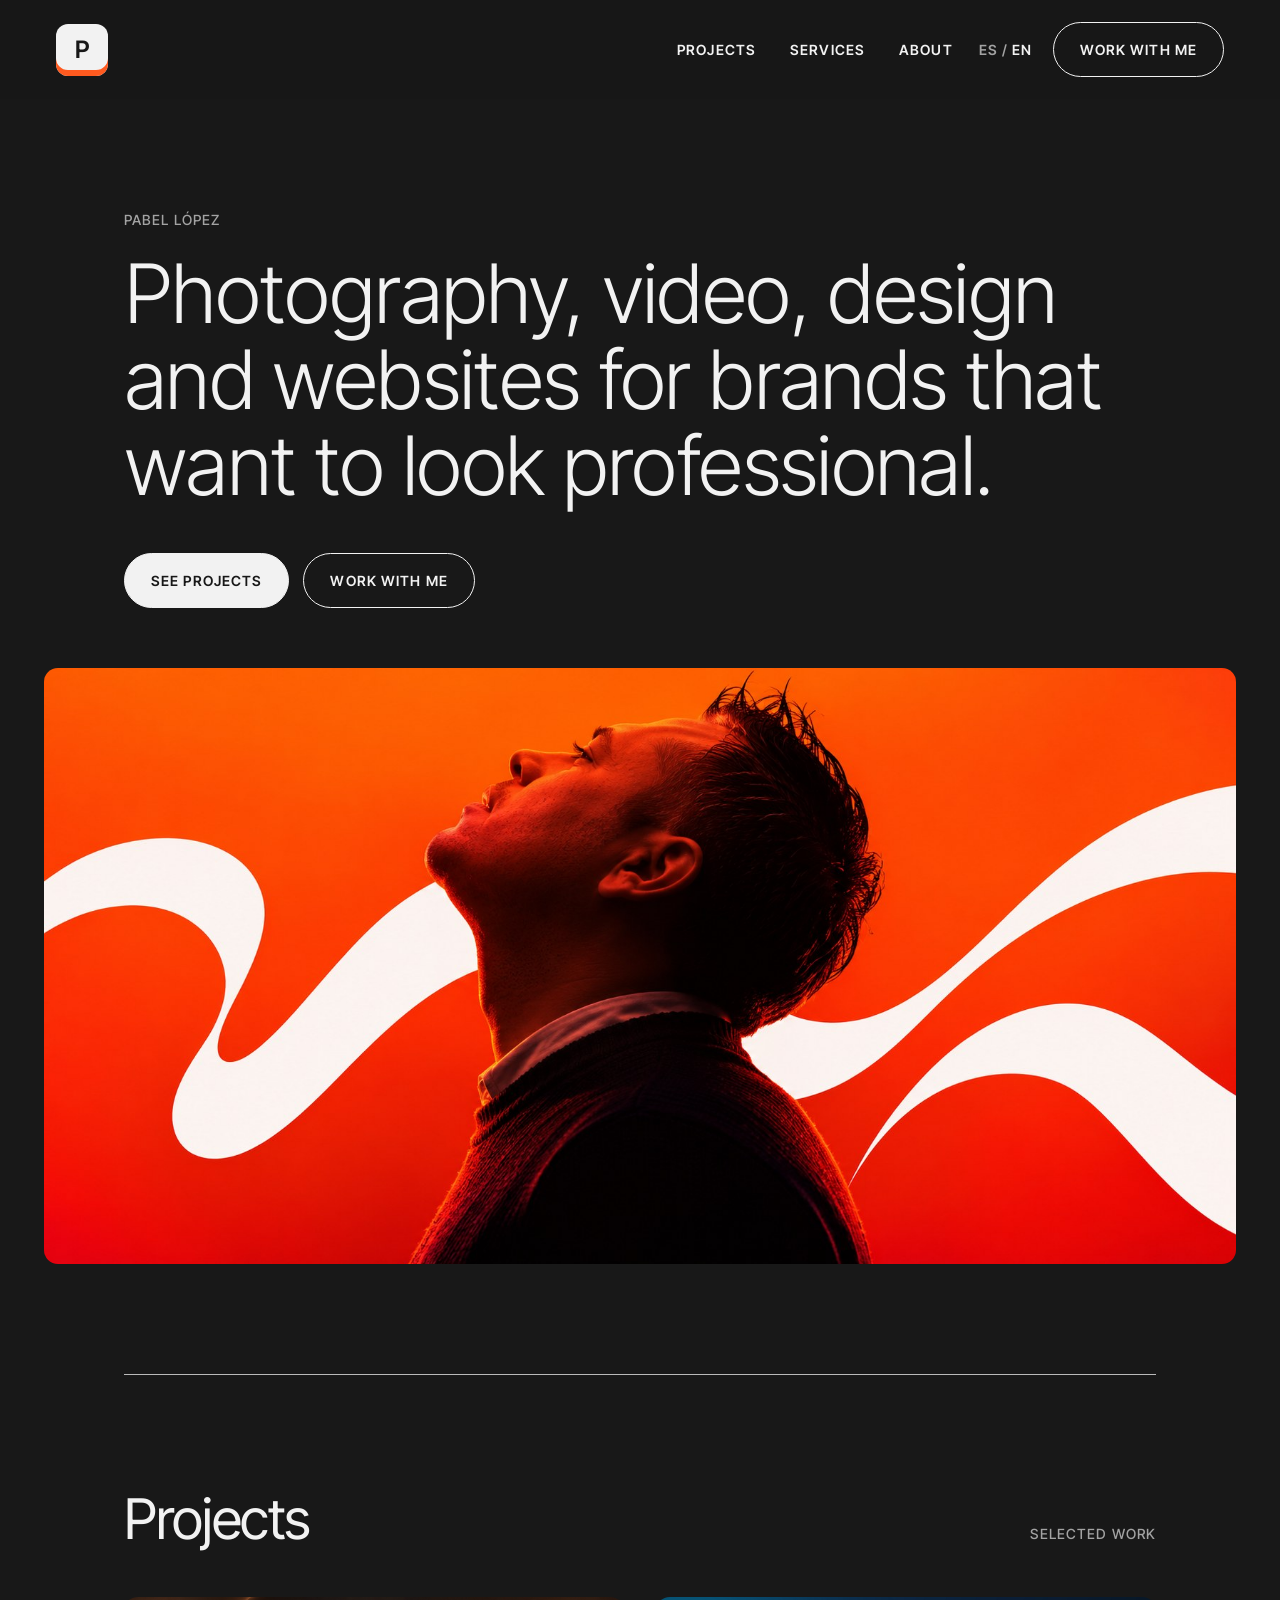
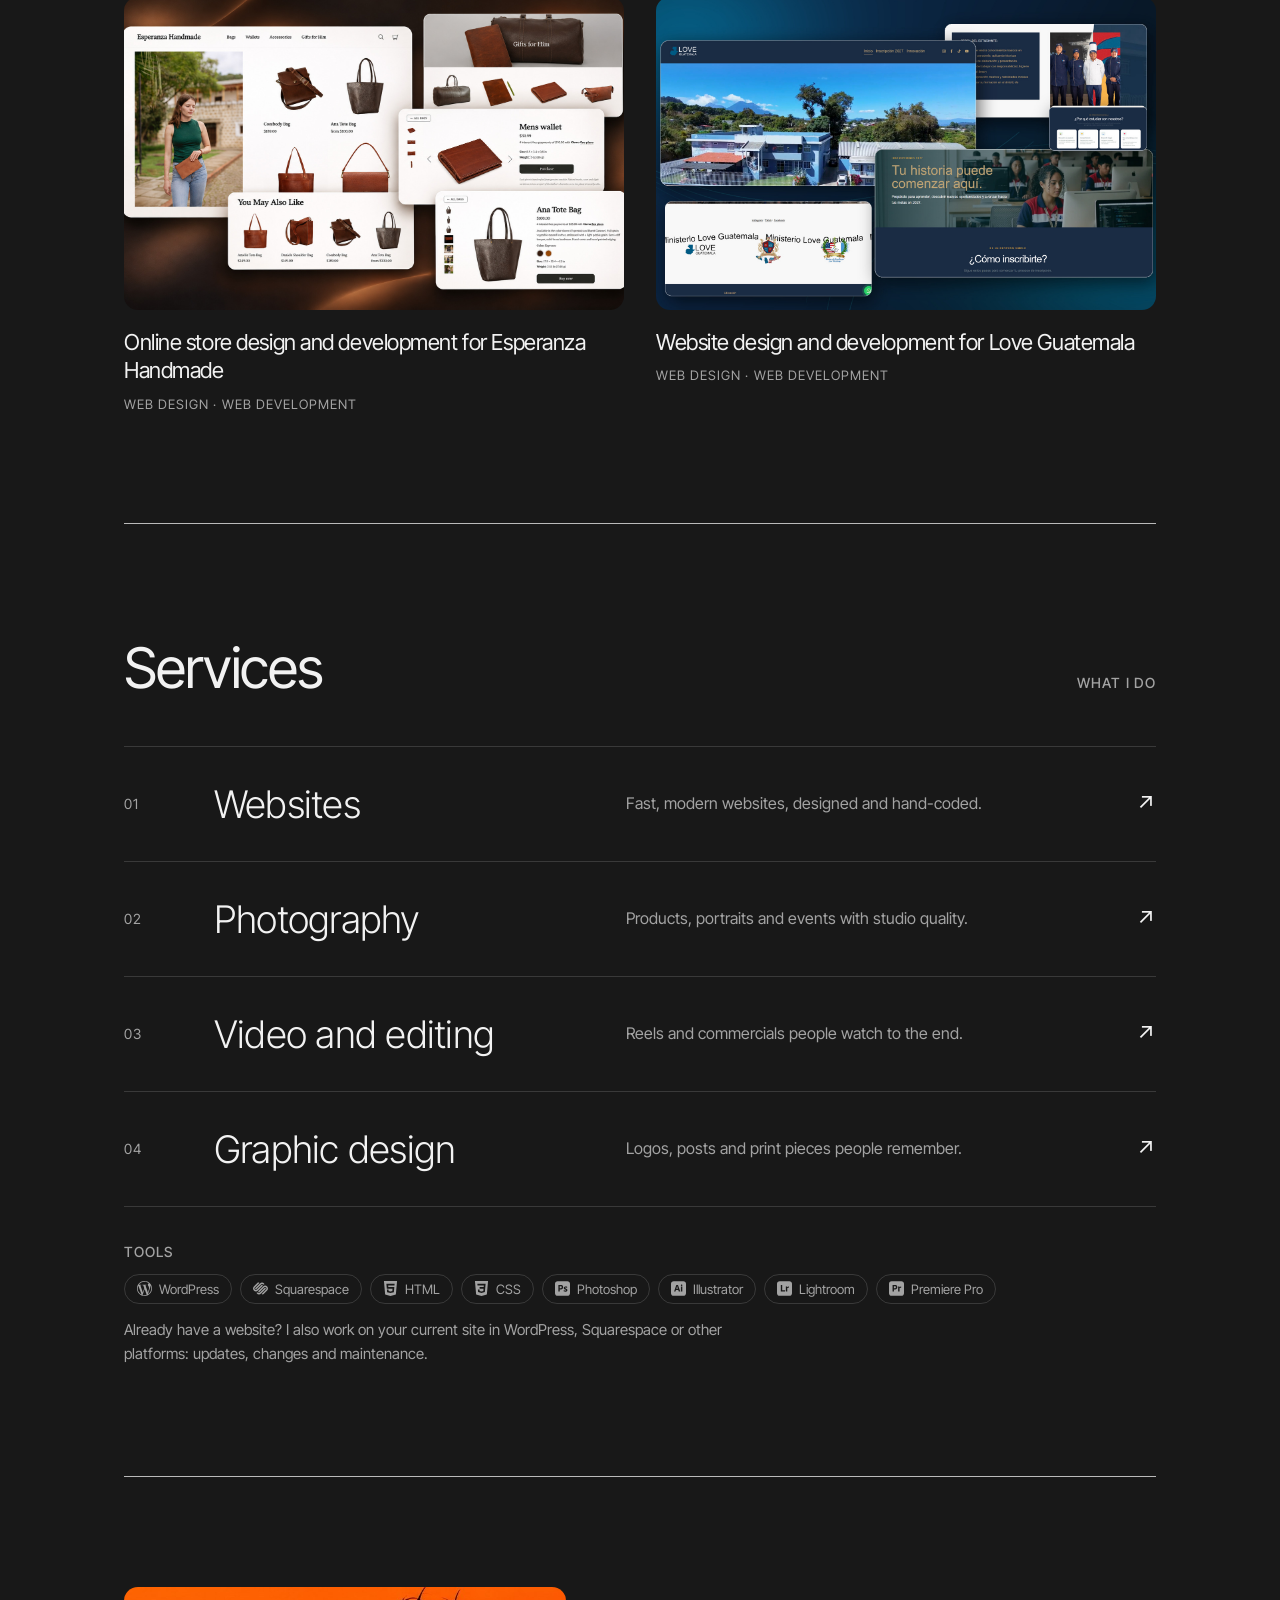
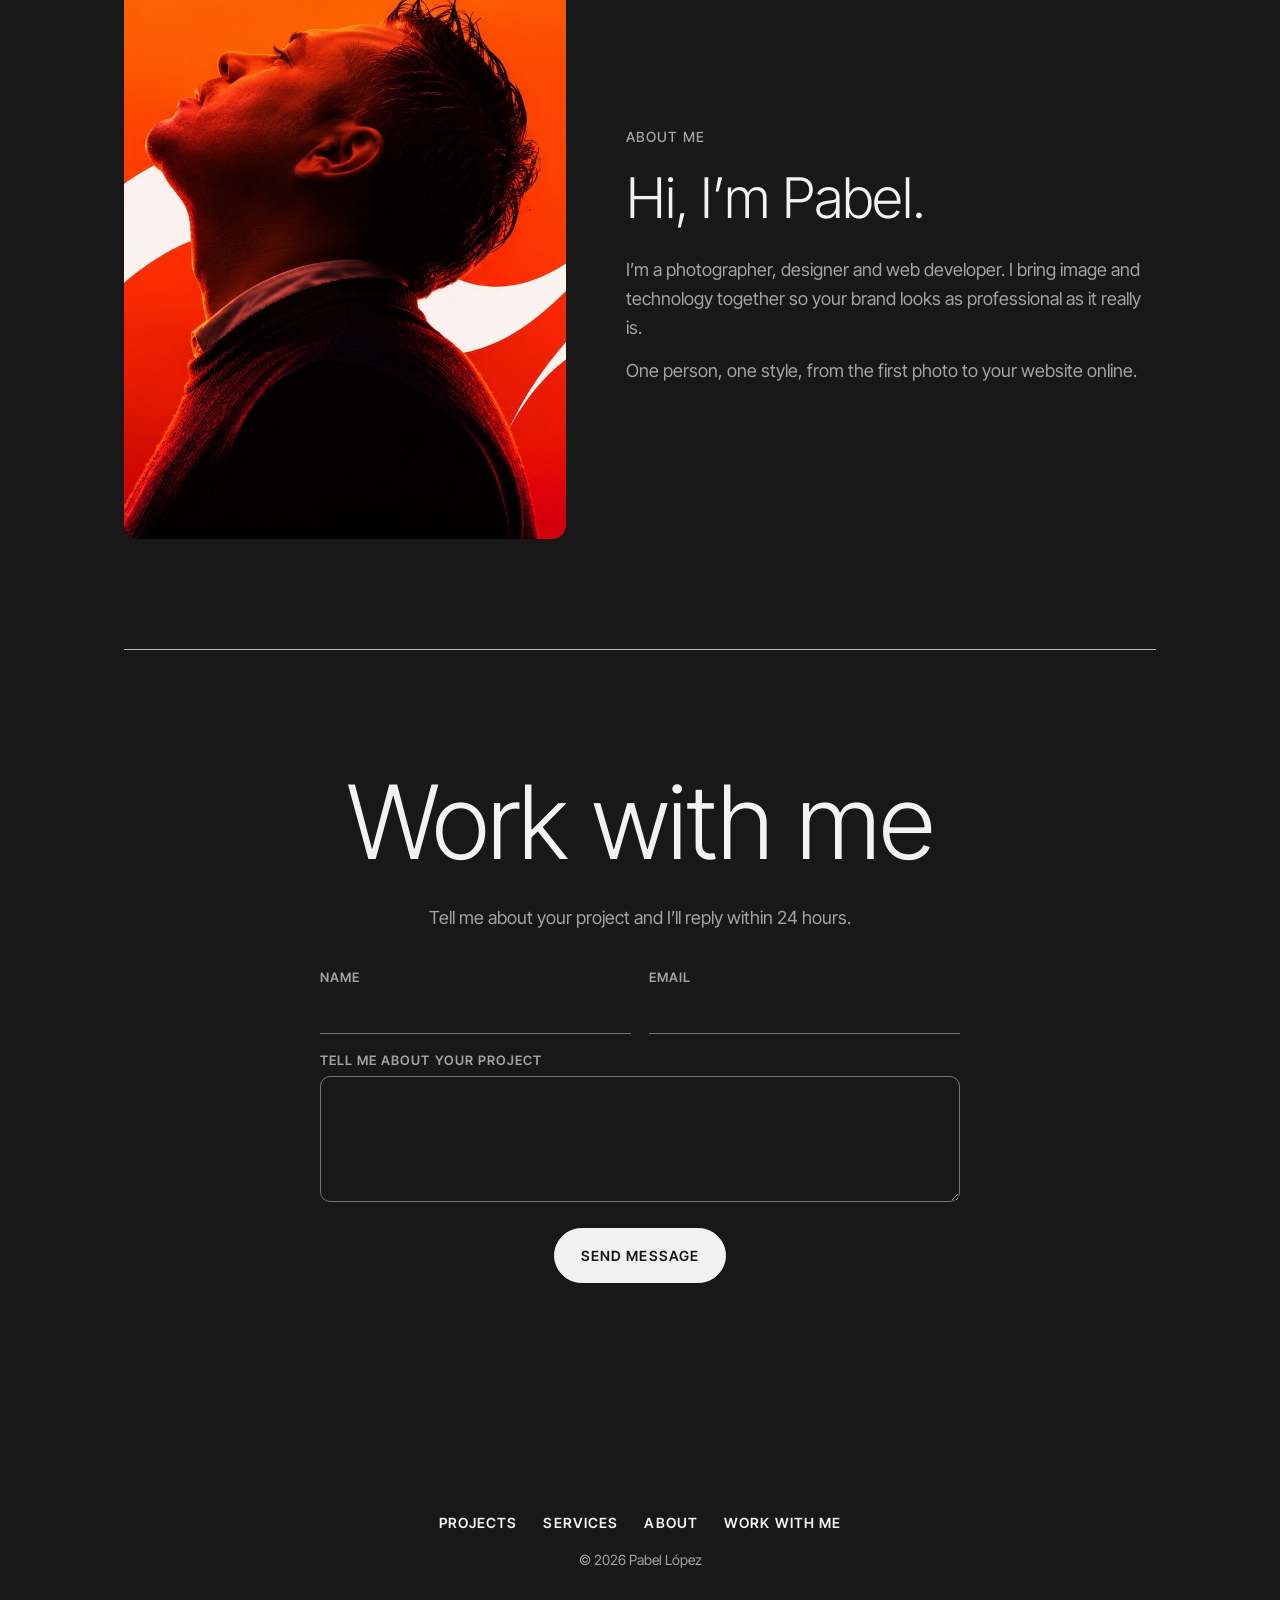
==== commit 92ee1321: "Herramientas con íconos y trabajo sobre sitios existentes" ====
--- a/index.html
+++ b/index.html
@@ -97,6 +97,20 @@
         <span class="servicio-flecha">↗</span>
       </a>
     </div>
+    <div class="herramientas aparecer">
+      <span class="etiqueta" data-en="Tools">Herramientas</span>
+      <ul class="herramientas-lista">
+        <li><svg viewBox="0 0 24 24" aria-hidden="true"><path d="M21.469 6.825c.84 1.537 1.318 3.3 1.318 5.175 0 3.979-2.156 7.456-5.363 9.325l3.295-9.527c.615-1.54.82-2.771.82-3.864 0-.405-.026-.78-.07-1.11m-7.981.105c.647-.03 1.232-.105 1.232-.105.582-.075.514-.93-.067-.899 0 0-1.755.135-2.88.135-1.064 0-2.85-.15-2.85-.15-.585-.03-.661.855-.075.885 0 0 .54.061 1.125.09l1.68 4.605-2.37 7.08L5.354 6.9c.649-.03 1.234-.1 1.234-.1.585-.075.516-.93-.065-.896 0 0-1.746.138-2.874.138-.2 0-.438-.008-.69-.015C4.911 3.15 8.235 1.215 12 1.215c2.809 0 5.365 1.072 7.286 2.833-.046-.003-.091-.009-.141-.009-1.06 0-1.812.923-1.812 1.914 0 .89.513 1.643 1.06 2.531.411.72.89 1.643.89 2.977 0 .915-.354 1.994-.821 3.479l-1.075 3.585-3.9-11.61.001.014zM12 22.784c-1.059 0-2.081-.153-3.048-.437l3.237-9.406 3.315 9.087c.024.053.05.101.078.149-1.12.393-2.325.609-3.582.609M1.211 12c0-1.564.336-3.05.935-4.39L7.29 21.709C3.694 19.96 1.212 16.271 1.211 12M12 0C5.385 0 0 5.385 0 12s5.385 12 12 12 12-5.385 12-12S18.615 0 12 0"/></svg>WordPress</li>
+        <li><svg viewBox="0 0 24 24" aria-hidden="true"><path d="M22.655 8.719c-1.802-1.801-4.726-1.801-6.564 0l-7.351 7.35c-.45.45-.45 1.2 0 1.65.45.449 1.2.449 1.65 0l7.351-7.351c.899-.899 2.362-.899 3.264 0 .9.9.9 2.364 0 3.264l-7.239 7.239c.9.899 2.362.899 3.263 0l5.589-5.589c1.836-1.838 1.836-4.763.037-6.563zm-2.475 2.437c-.451-.45-1.201-.45-1.65 0l-7.354 7.389c-.9.899-2.361.899-3.262 0-.45-.45-1.2-.45-1.65 0s-.45 1.2 0 1.649c1.801 1.801 4.726 1.801 6.564 0l7.351-7.35c.449-.487.449-1.239.001-1.688zm-2.439-7.35c-1.801-1.801-4.726-1.801-6.564 0l-7.351 7.351c-.45.449-.45 1.199 0 1.649s1.2.45 1.65 0l7.395-7.351c.9-.899 2.371-.899 3.27 0 .451.45 1.201.45 1.65 0 .421-.487.421-1.199-.029-1.649h-.021zm-2.475 2.437c-.45-.45-1.2-.45-1.65 0l-7.351 7.389c-.899.9-2.363.9-3.265 0-.9-.899-.9-2.363 0-3.264l7.239-7.239c-.9-.9-2.362-.9-3.263 0L1.35 8.719c-1.8 1.8-1.8 4.725 0 6.563 1.801 1.801 4.725 1.801 6.564 0l7.35-7.351c.451-.488.451-1.238 0-1.688h.002z"/></svg>Squarespace</li>
+        <li><svg viewBox="0 0 24 24" aria-hidden="true"><path d="M1.5 0h21l-1.91 21.563L11.977 24l-8.564-2.438L1.5 0zm7.031 9.75l-.232-2.718 10.059.003.23-2.622L5.412 4.41l.698 8.01h9.126l-.326 3.426-2.91.804-2.955-.81-.188-2.11H6.248l.33 4.171L12 19.351l5.379-1.443.744-8.157H8.531z"/></svg>HTML</li>
+        <li><svg viewBox="0 0 24 24" aria-hidden="true"><path d="M1.5 0h21l-1.91 21.563L11.977 24l-8.565-2.438L1.5 0zm17.09 4.413L5.41 4.41l.213 2.622 10.125.002-.255 2.716h-6.64l.24 2.573h6.182l-.366 3.523-2.91.804-2.956-.81-.188-2.11h-2.61l.29 3.855L12 19.288l5.373-1.53L18.59 4.414z"/></svg>CSS</li>
+        <li><svg viewBox="0 0 24 24" aria-hidden="true"><path d="M9.85 8.42c-.37-.15-.77-.21-1.18-.2-.26 0-.49 0-.68.01-.2-.01-.34 0-.41.01v3.36c.14.01.27.02.39.02h.53c.39 0 .78-.06 1.15-.18.32-.09.6-.28.82-.53.21-.25.31-.59.31-1.03.01-.31-.07-.62-.23-.89-.17-.26-.41-.46-.7-.57zM19.75.3H4.25C1.9.3 0 2.2 0 4.55v14.899c0 2.35 1.9 4.25 4.25 4.25h15.5c2.35 0 4.25-1.9 4.25-4.25V4.55C24 2.2 22.1.3 19.75.3zm-7.391 11.65c-.399.56-.959.98-1.609 1.22-.68.25-1.43.34-2.25.34-.24 0-.4 0-.5-.01s-.24-.01-.43-.01v3.209c.01.07-.04.131-.11.141H5.52c-.08 0-.12-.041-.12-.131V6.42c0-.07.03-.11.1-.11.17 0 .33 0 .56-.01.24-.01.49-.01.76-.02s.56-.01.87-.02c.31-.01.61-.01.91-.01.82 0 1.5.1 2.06.31.5.17.96.45 1.34.82.32.32.57.71.73 1.14.149.42.229.85.229 1.3.001.86-.199 1.57-.6 2.13zm7.091 3.89c-.28.4-.671.709-1.12.891-.49.209-1.09.318-1.811.318-.459 0-.91-.039-1.359-.129-.35-.061-.7-.17-1.02-.32-.07-.039-.121-.109-.111-.189v-1.74c0-.029.011-.07.041-.09.029-.02.06-.01.09.01.39.23.8.391 1.24.49.379.1.779.15 1.18.15.38 0 .65-.051.83-.141.16-.07.27-.24.27-.42 0-.141-.08-.27-.24-.4-.16-.129-.489-.279-.979-.471-.51-.18-.979-.42-1.42-.719-.31-.221-.569-.51-.761-.85-.159-.32-.239-.67-.229-1.021 0-.43.12-.84.341-1.21.25-.4.619-.72 1.049-.92.469-.239 1.059-.349 1.769-.349.41 0 .83.03 1.24.09.3.04.59.12.86.23.039.01.08.05.1.09.01.04.02.08.02.12v1.63c0 .04-.02.08-.05.1-.09.02-.14.02-.18 0-.3-.16-.62-.27-.96-.34-.37-.08-.74-.13-1.12-.13-.2-.01-.41.02-.601.07-.129.03-.24.1-.31.2-.05.08-.08.18-.08.27s.04.18.101.26c.09.11.209.2.34.27.229.12.47.23.709.33.541.18 1.061.43 1.541.73.33.209.6.49.789.83.16.318.24.67.23 1.029.011.471-.129.94-.389 1.331z"/></svg>Photoshop</li>
+        <li><svg viewBox="0 0 24 24" aria-hidden="true"><path d="M10.53 10.73c-.1-.31-.19-.61-.29-.92-.1-.31-.19-.6-.27-.89-.08-.28-.15-.54-.22-.78h-.02c-.09.43-.2.86-.34 1.29-.15.48-.3.98-.46 1.48-.14.51-.29.98-.44 1.4h2.54c-.06-.211-.14-.46-.23-.721-.09-.269-.18-.559-.27-.859zM19.75.3H4.25C1.9.3 0 2.2 0 4.55v14.9c0 2.35 1.9 4.25 4.25 4.25h15.5c2.35 0 4.25-1.9 4.25-4.25V4.55C24 2.2 22.1.3 19.75.3zM14.7 16.83h-2.091c-.069.01-.139-.04-.159-.11l-.82-2.38H7.91l-.76 2.35c-.02.09-.1.15-.19.141H5.08c-.11 0-.14-.061-.11-.18L8.19 7.38c.03-.1.06-.21.1-.33.04-.21.06-.43.06-.65-.01-.05.03-.1.08-.11h2.59c.08 0 .12.03.13.08l3.65 10.3c.03.109 0 .16-.1.16zm3.4-.15c0 .11-.039.16-.129.16H16.01c-.1 0-.15-.061-.15-.16v-7.7c0-.1.041-.14.131-.14h1.98c.09 0 .129.05.129.14v7.7zm-.209-9.03c-.231.24-.571.37-.911.35-.33.01-.65-.12-.891-.35-.23-.25-.35-.58-.34-.92-.01-.34.12-.66.359-.89.242-.23.562-.35.892-.35.391 0 .689.12.91.35.22.24.34.56.33.89.01.34-.11.67-.349.92z"/></svg>Illustrator</li>
+        <li><svg viewBox="0 0 24 24" aria-hidden="true"><path d="M19.75.3H4.25C1.9.3 0 2.2 0 4.55v14.9c0 2.35 1.9 4.25 4.25 4.25h15.5c2.35 0 4.25-1.9 4.25-4.25V4.55C24 2.2 22.1.3 19.75.3zm-6.99 16.389c0 .051-.029.09-.06.121-.03.02-.06.029-.101.029H6.26c-.11 0-.16-.061-.16-.18V6.44c-.01-.07.04-.13.11-.14h2c.05-.01.11.03.11.08v8.43h4.62c.101 0 .131.049.11.14l-.29 1.739zm6.25-7.859v1.95c0 .08-.05.11-.16.11-.649-.04-1.3.08-1.89.34-.2.09-.39.21-.54.37v5.1c0 .1-.04.14-.13.14h-1.95c-.08.01-.15-.04-.16-.119V11.14c0-.24 0-.49-.01-.75s-.01-.52-.02-.78c-.01-.22-.03-.44-.061-.66-.01-.05.02-.1.07-.11.01-.01.02-.01.04 0h1.75c.1 0 .18.07.21.16.04.07.07.15.08.23.02.1.039.21.05.31.01.11.021.23.021.36.299-.35.66-.64 1.069-.86.46-.25.97-.37 1.49-.36.069-.01.13.04.14.11.001.01.001.02.001.04z"/></svg>Lightroom</li>
+        <li><svg viewBox="0 0 24 24" aria-hidden="true"><path d="M10.15 8.42a2.93 2.93 0 00-1.18-.2 13.9 13.9 0 00-1.09.02v3.36l.39.02h.53c.39 0 .78-.06 1.15-.18.32-.09.6-.28.82-.53.21-.25.31-.59.31-1.03a1.45 1.45 0 00-.93-1.46zM19.75.3H4.25A4.25 4.25 0 000 4.55v14.9c0 2.35 1.9 4.25 4.25 4.25h15.5c2.35 0 4.25-1.9 4.25-4.25V4.55C24 2.2 22.1.3 19.75.3zm-7.09 11.65c-.4.56-.96.98-1.61 1.22-.68.25-1.43.34-2.25.34l-.5-.01-.43-.01v3.21a.12.12 0 01-.11.14H5.82c-.08 0-.12-.04-.12-.13V6.42c0-.07.03-.11.1-.11l.56-.01.76-.02.87-.02.91-.01c.82 0 1.5.1 2.06.31.5.17.96.45 1.34.82.32.32.57.71.73 1.14.15.42.23.85.23 1.3 0 .86-.2 1.57-.6 2.13zm6.82-3.15v1.95c0 .08-.05.11-.16.11a4.35 4.35 0 00-1.92.37c-.19.09-.37.21-.51.37v5.1c0 .1-.04.14-.13.14h-1.97a.14.14 0 01-.16-.12v-5.58l-.01-.75-.02-.78c0-.23-.02-.45-.04-.68a.1.1 0 01.07-.11h1.78c.1 0 .18.07.2.16a3.03 3.03 0 01.13.92c.3-.35.67-.64 1.08-.86a3.1 3.1 0 011.52-.39c.07-.01.13.04.14.11v.04z"/></svg>Premiere Pro</li>
+      </ul>
+      <p data-en="Already have a website? I also work on your current site in WordPress, Squarespace or other platforms: updates, changes and maintenance.">¿Ya tienes página web? También trabajo sobre tu sitio actual en WordPress, Squarespace u otras plataformas: actualizaciones, cambios y mantenimiento.</p>
+    </div>
   </section>
 
   <hr class="linea">
@@ -120,7 +134,7 @@
     <p class="aparecer" data-en="Tell me about your project and I’ll reply within 24 hours.">Cuéntame de tu proyecto y te respondo en menos de 24 horas.</p>
     <!-- Formulario: los mensajes llegan a tu correo por medio de Formspree (gratis).
          Cambia TU_ID_DE_FORMSPREE por el código que te da Formspree. -->
-    <form class="formulario aparecer" id="formulario" action="https://formspree.io/f/TU_ID_DE_FORMSPREE" method="POST">
+    <form class="formulario aparecer" id="formulario" action="https://formspree.io/f/xeaarbkw" method="POST">
       <div class="campos">
         <label for="nombre"><span data-en="Name">Nombre</span><input id="nombre" name="nombre" type="text" required autocomplete="name"></label>
         <label for="correo"><span data-en="Email">Correo</span><input id="correo" name="email" type="email" required autocomplete="email"></label>
--- a/style.css
+++ b/style.css
@@ -93,6 +93,14 @@
 .servicio:hover { padding-left: 14px; }
 .servicio:hover .servicio-flecha { transform: rotate(45deg); color: var(--naranja); }
 
+/* Herramientas: línea pequeña bajo los servicios */
+.herramientas { margin-top: 36px; display: grid; gap: 14px; }
+.herramientas-lista { list-style: none; margin: 0; padding: 0; display: flex; flex-wrap: wrap; gap: 8px; }
+.herramientas-lista li { display: inline-flex; align-items: center; gap: 7px; font-size: 13px; color: var(--texto-suave); border: 1px solid var(--linea); border-radius: 999px; padding: 6px 12px; transition: color .2s, border-color .2s; }
+.herramientas-lista svg { width: 15px; height: 15px; fill: currentColor; flex: none; }
+.herramientas-lista li:hover { color: var(--texto); border-color: var(--texto-suave); }
+.herramientas p { font-size: 15px; color: var(--texto-suave); max-width: 640px; margin: 0; }
+
 /* Sobre mí */
 .sobre { display: grid; grid-template-columns: 1fr 1.2fr; gap: 60px; align-items: center; }
 .sobre-foto { border-radius: var(--radio); overflow: hidden; aspect-ratio: 4 / 5; }
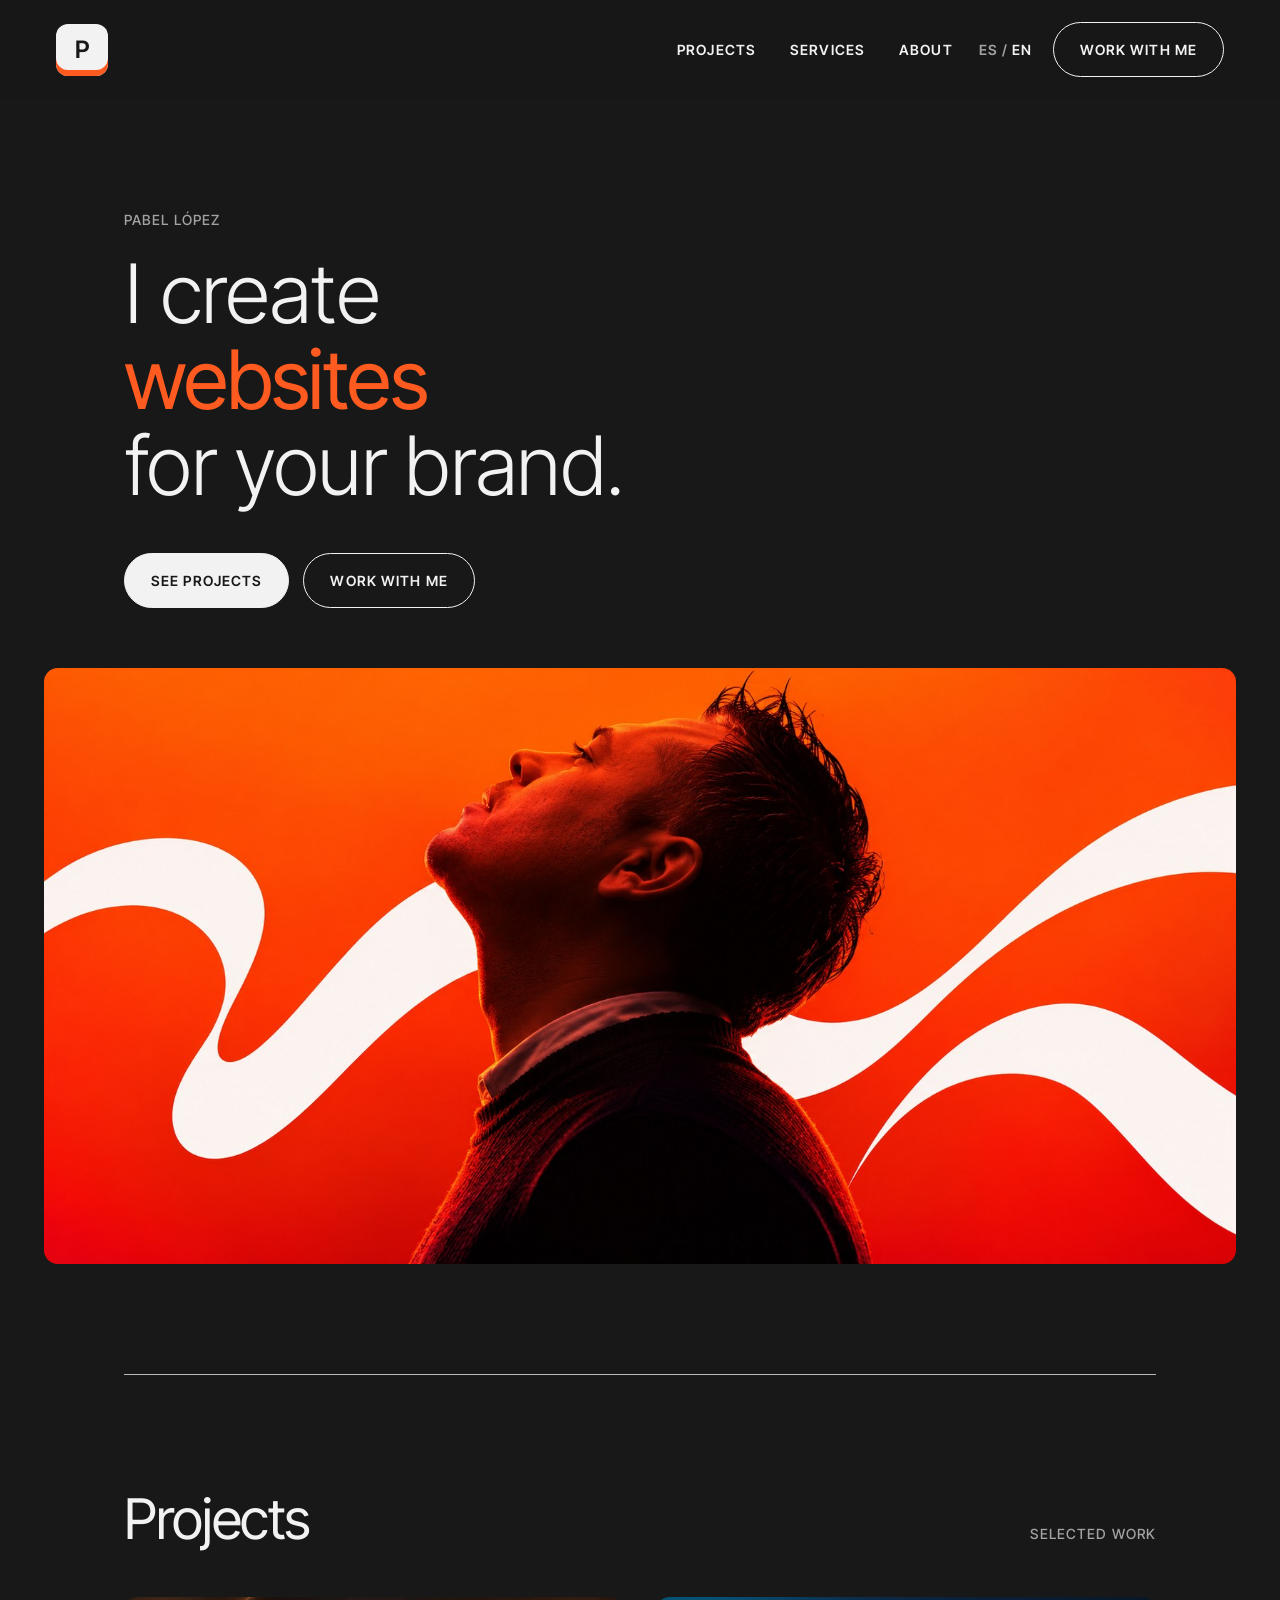
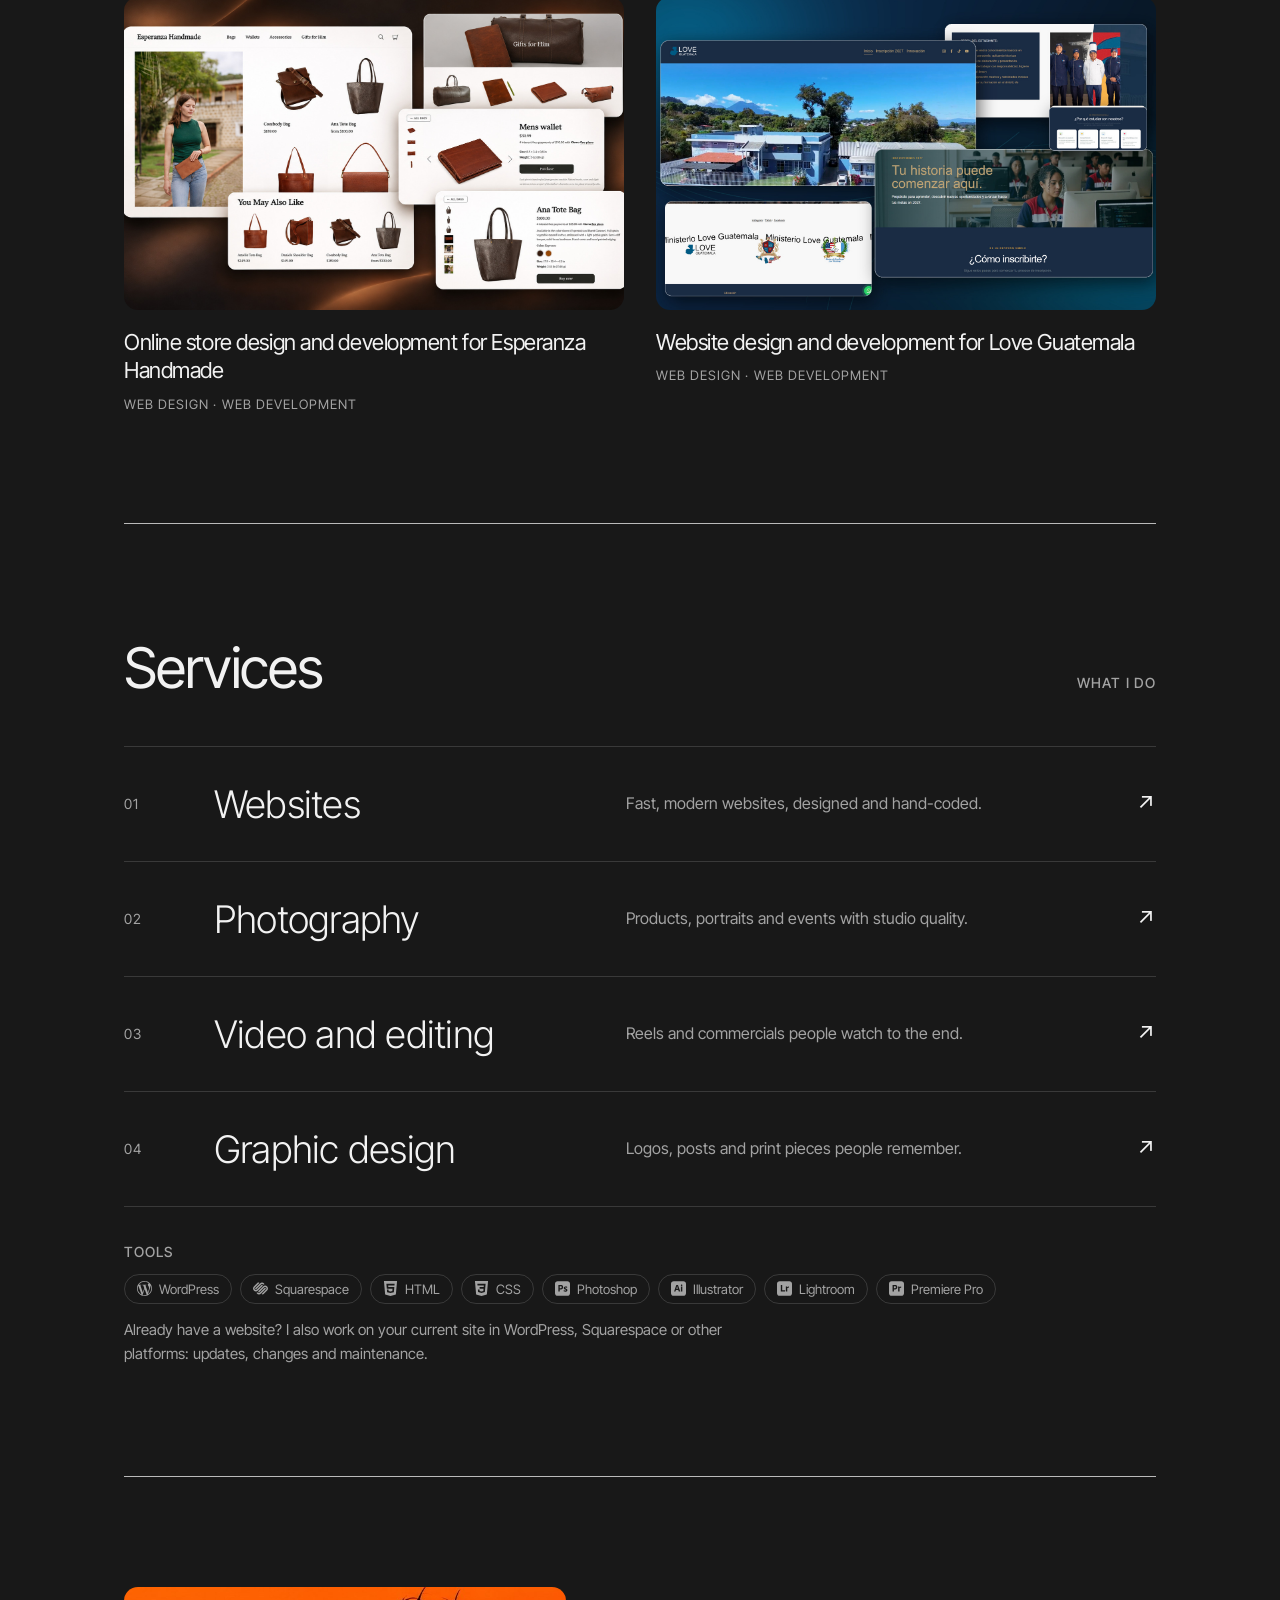
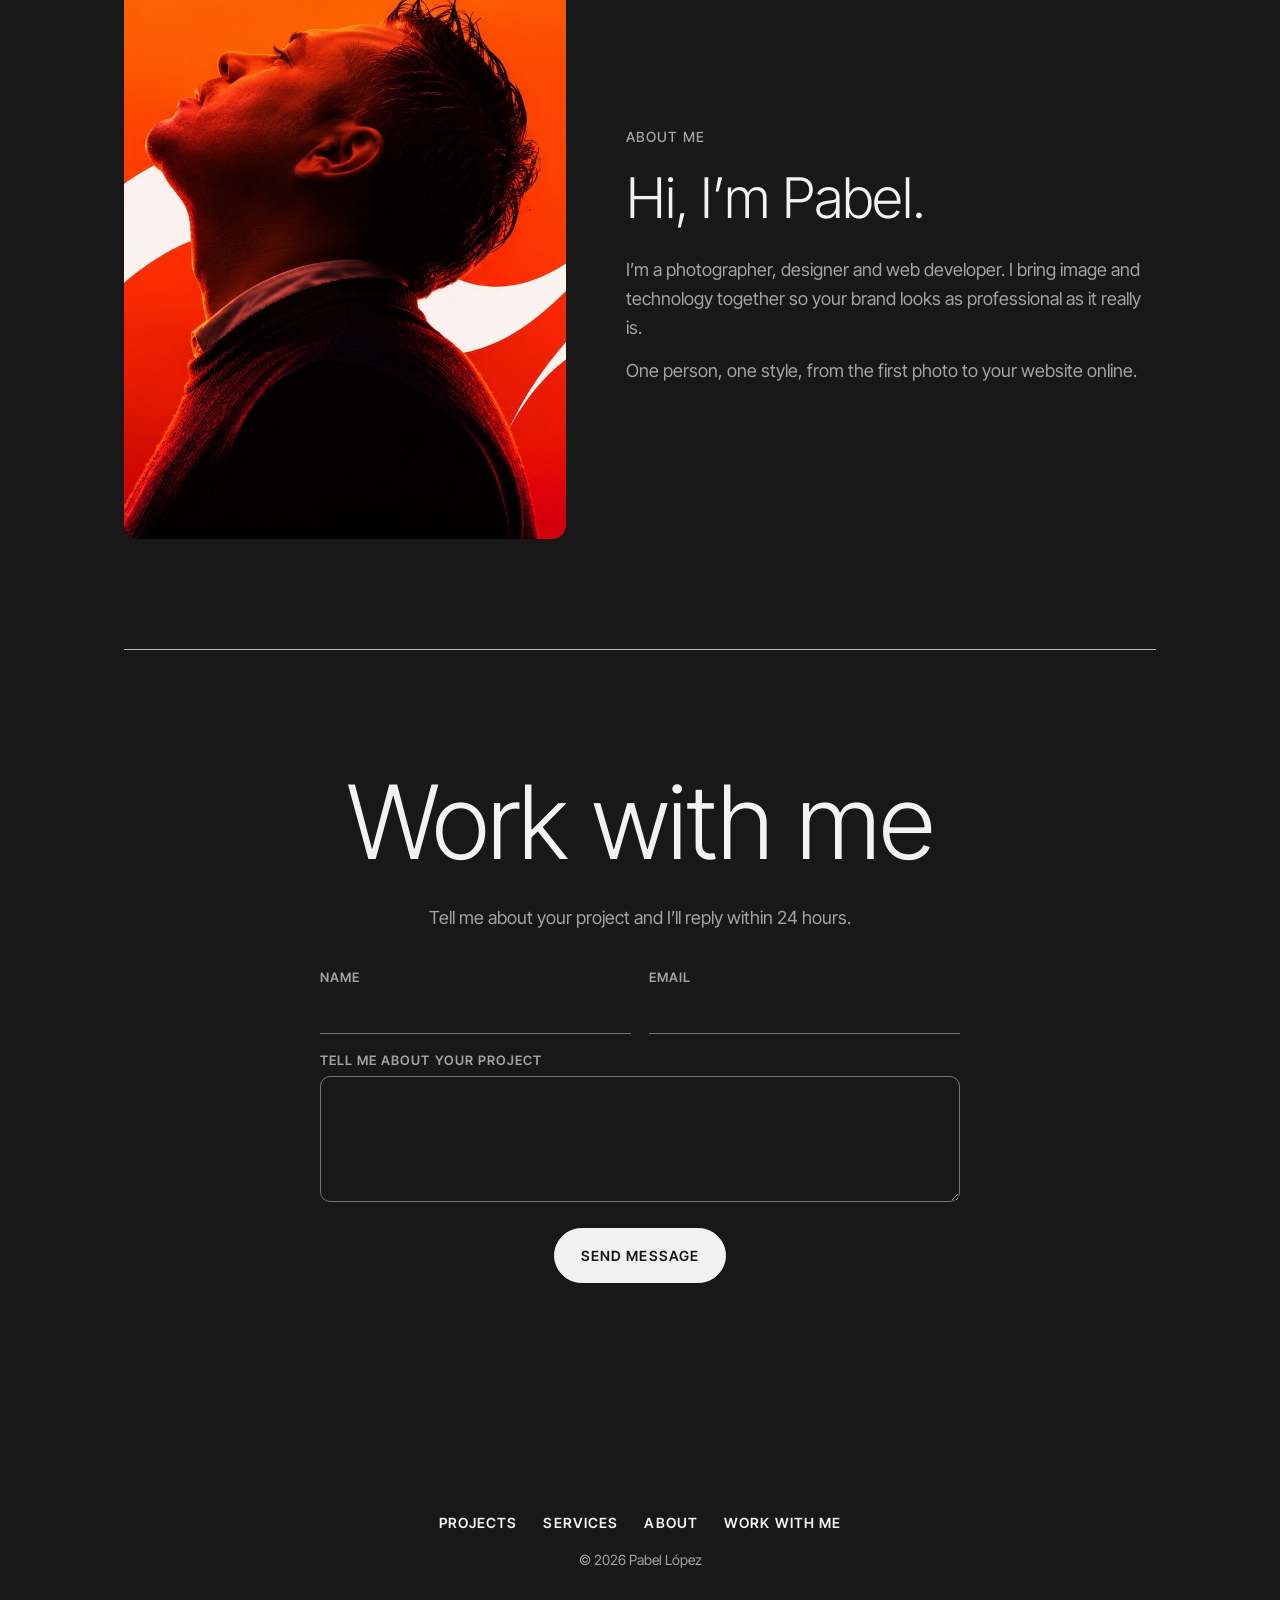
==== commit da5d8b2f: "Portada: título corto con palabra que cambia" ====
--- a/index.html
+++ b/index.html
@@ -32,7 +32,7 @@
   <!-- ===== 1. Portada ===== -->
   <section class="portada" id="inicio">
     <span class="etiqueta">Pabel López</span>
-    <h1 class="aparecer" data-en="Photography, video, design and websites for brands that want to look professional.">Fotografía, video, diseño y páginas web para marcas que quieren verse profesionales.</h1>
+    <h1 class="aparecer titulo-rota"><span data-en="I create">Creo</span> <span class="rota" id="rota" aria-live="polite">páginas web</span> <span data-en="for your brand.">para tu marca.</span></h1>
     <div class="portada-botones aparecer">
       <a class="pildora pildora-llena" href="#proyectos" data-en="See projects">Ver proyectos</a>
       <a class="pildora" href="#contacto" data-en="Work with me">Trabajemos</a>
@@ -50,12 +50,12 @@
       <span class="etiqueta" data-en="Selected work">Trabajo seleccionado</span>
     </div>
     <div class="proyectos-grid">
-      <a class="proyecto aparecer" href="caso.html?p=esperanza">
+      <a class="proyecto aparecer" href="/esperanza-handmade/">
         <div class="proyecto-foto"><img src="Imagenes/esperanza.jpg" alt="Esperanza Handmade"></div>
         <h3 data-en="Online store design and development for Esperanza Handmade">Diseño y desarrollo de tienda en línea para Esperanza Handmade</h3>
         <span class="proyecto-tipo" data-en="Web design · Web development">Diseño web · Desarrollo web</span>
       </a>
-      <a class="proyecto aparecer" href="caso.html?p=love">
+      <a class="proyecto aparecer" href="/love-guatemala/">
         <div class="proyecto-foto"><img src="Imagenes/love.jpg" alt="Love Guatemala"></div>
         <h3 data-en="Website design and development for Love Guatemala">Diseño y desarrollo del sitio web de Love Guatemala</h3>
         <span class="proyecto-tipo" data-en="Web design · Web development">Diseño web · Desarrollo web</span>
--- a/style.css
+++ b/style.css
@@ -64,6 +64,13 @@
 
 .portada { padding: 110px 0 60px; }
 .portada h1 { font-size: clamp(42px, 6.4vw, 84px); line-height: 1.05; margin: 22px 0 44px; max-width: 980px; }
+.titulo-rota > span { display: block; }
+.rota { color: var(--naranja); font-weight: 400; }
+.rota.sale { animation: rotaSale .35s ease-in forwards; }
+.rota.entra { animation: rotaEntra .45s cubic-bezier(.2,.8,.2,1); }
+@keyframes rotaSale { to { opacity: 0; transform: translateY(-0.35em); } }
+@keyframes rotaEntra { from { opacity: 0; transform: translateY(0.35em); } to { opacity: 1; transform: none; } }
+@media (prefers-reduced-motion: reduce) { .rota.sale, .rota.entra { animation: none; } }
 .portada-botones { display: flex; gap: 14px; flex-wrap: wrap; }
 .portada-foto { margin: 0 -80px; border-radius: var(--radio); overflow: hidden; aspect-ratio: 16 / 8; }
 .portada-foto img { width: 100%; height: 100%; object-fit: cover; object-position: 60% 30%; animation: acercar 18s ease-in-out infinite alternate; }
@@ -130,7 +137,8 @@
   .pildora { padding: 14px 20px; font-size: 13px; }
   .contenedor { padding: 0 16px; }
   .portada { padding: 60px 0 40px; }
-  .portada-foto { aspect-ratio: 4 / 5; }
+  .portada-foto { aspect-ratio: 1 / 1; }
+  .portada-foto img { object-position: 52% 30%; }
   .linea { margin: 70px 0; }
   .proyectos-grid, .sobre { grid-template-columns: 1fr; gap: 36px; }
   .servicio { grid-template-columns: 44px 1fr 30px; }
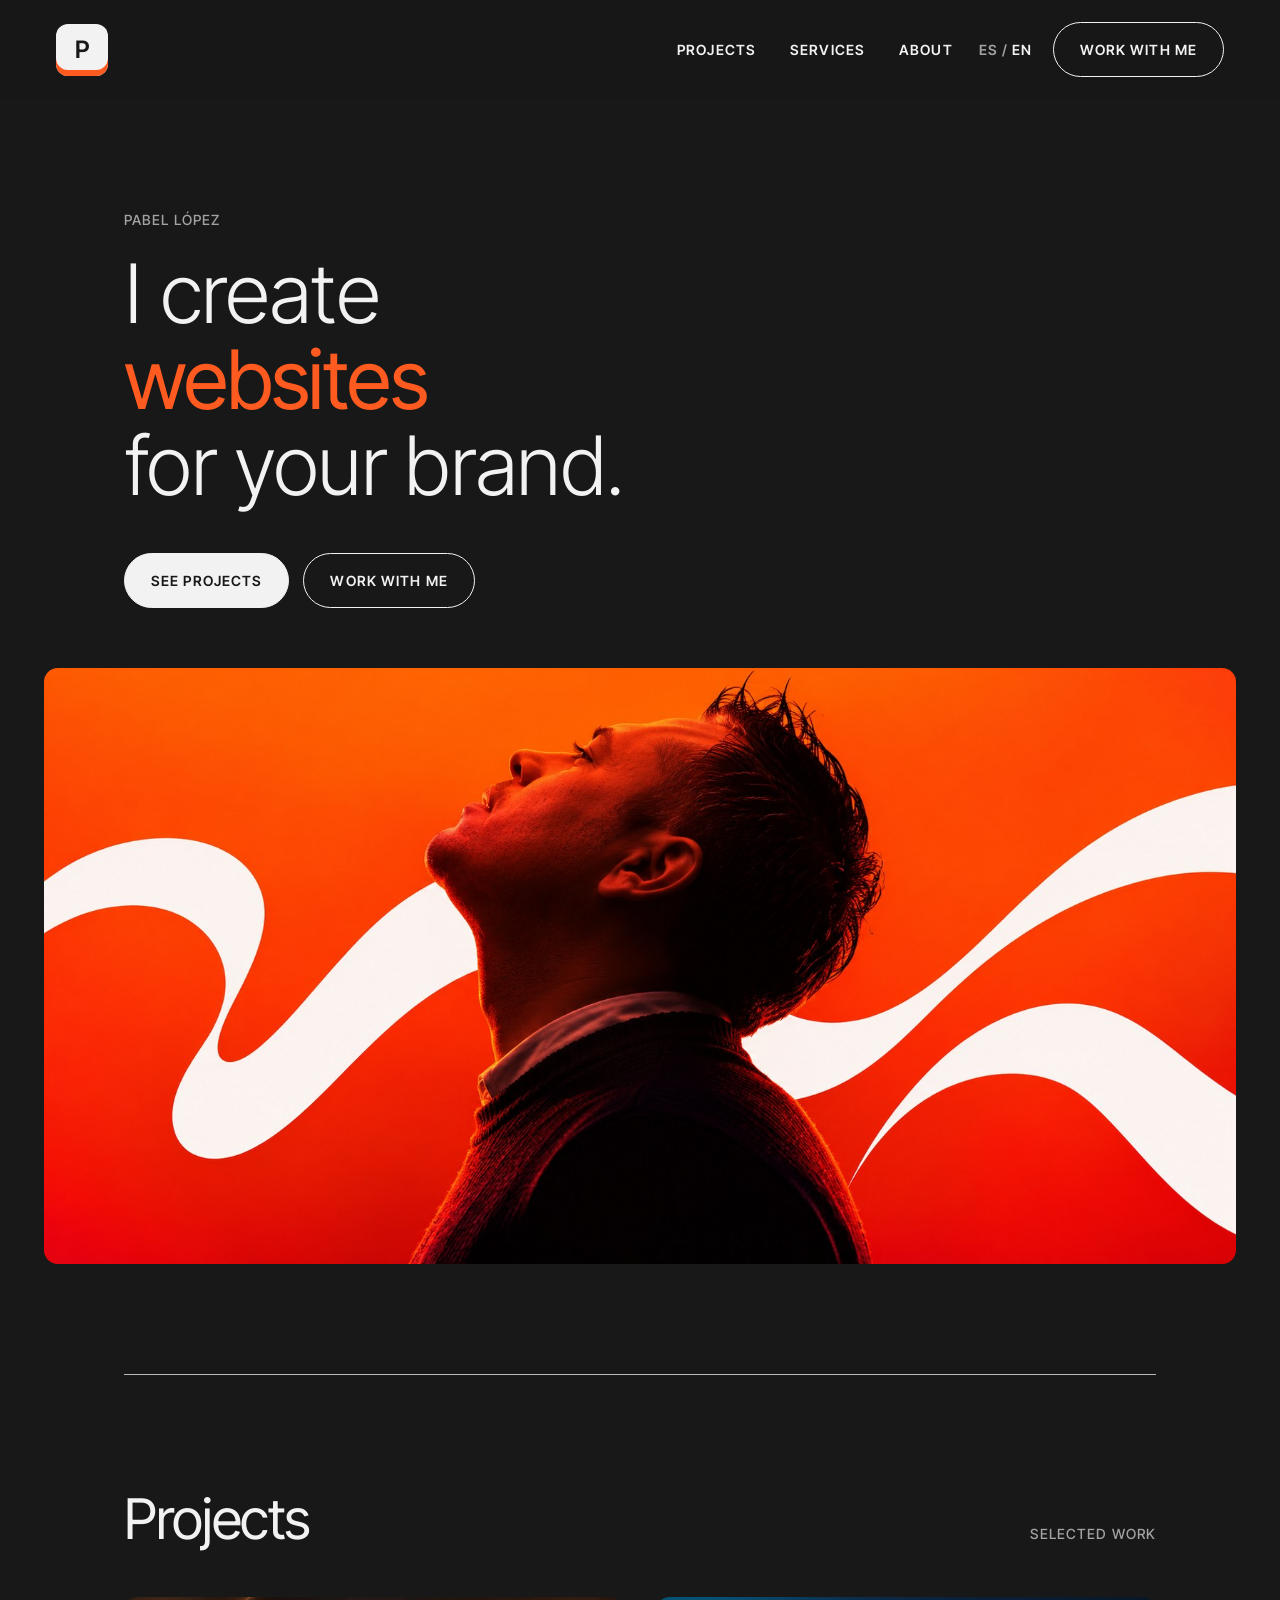
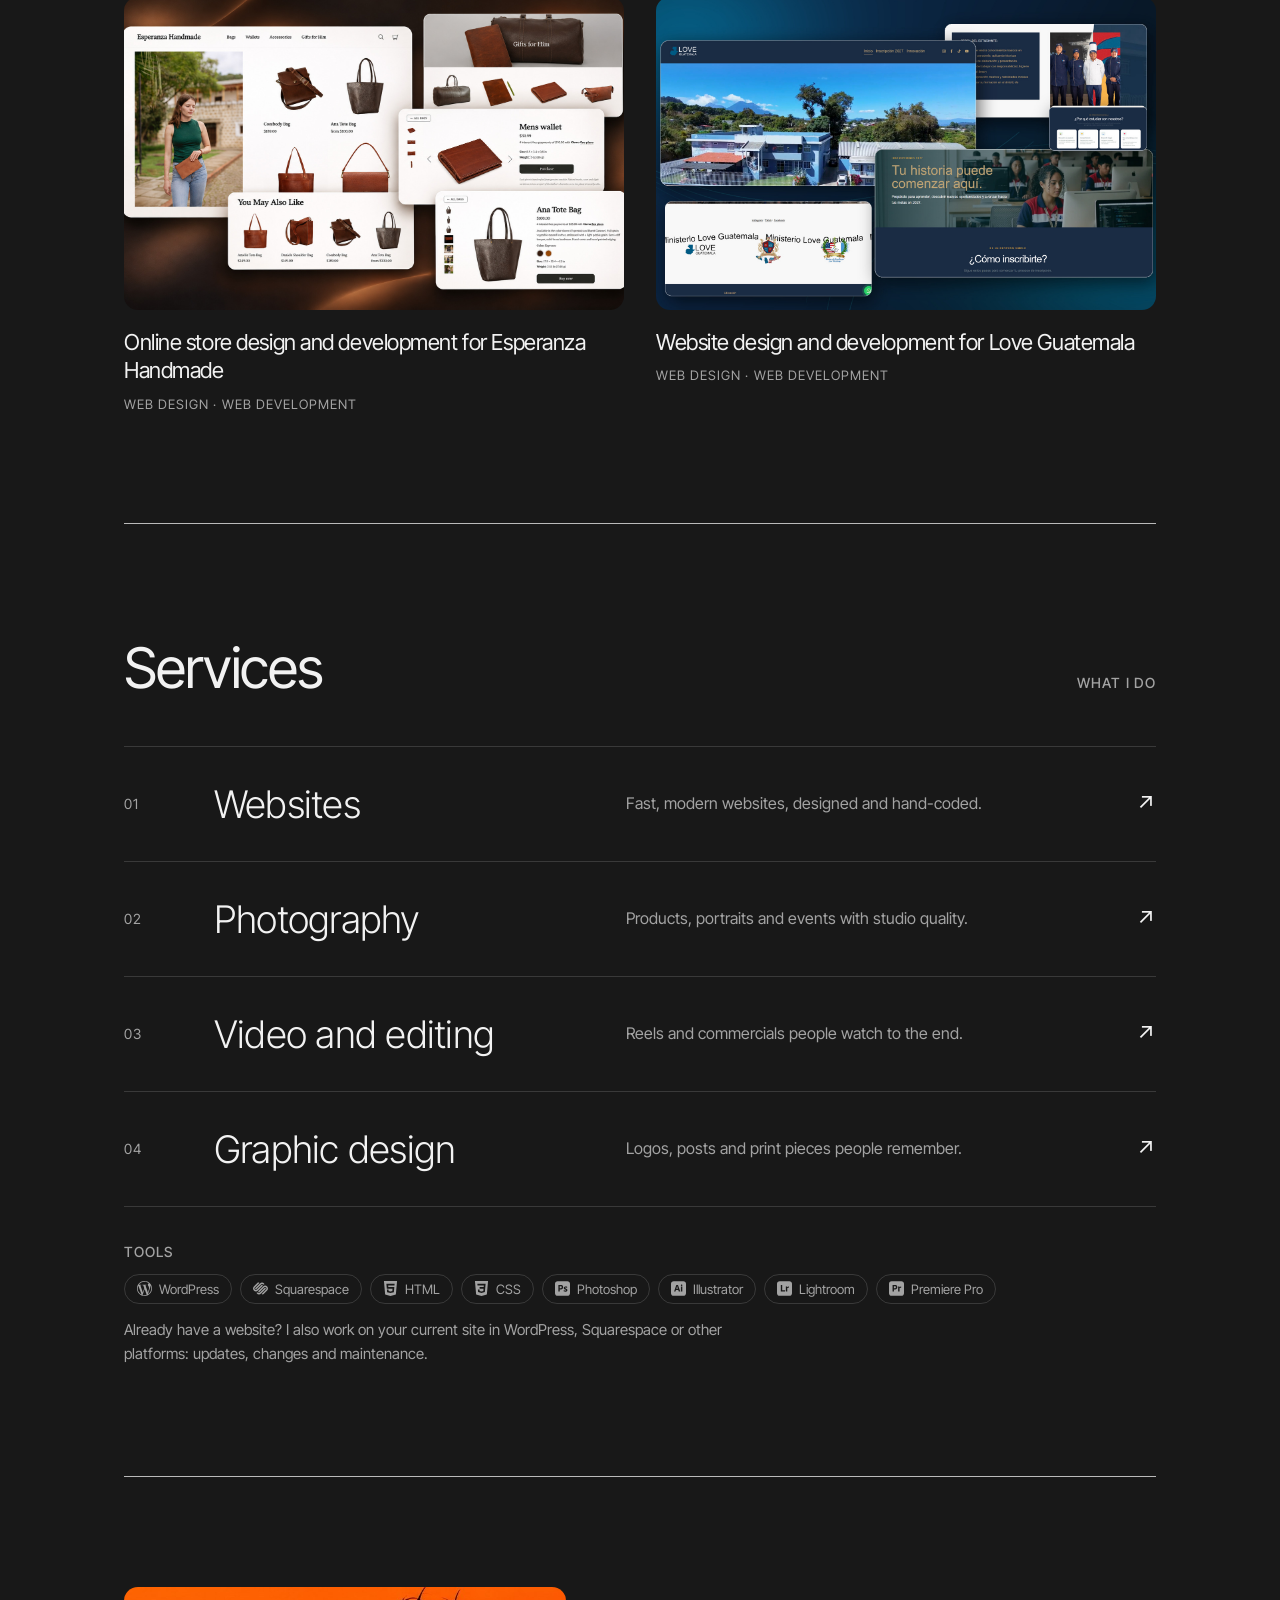
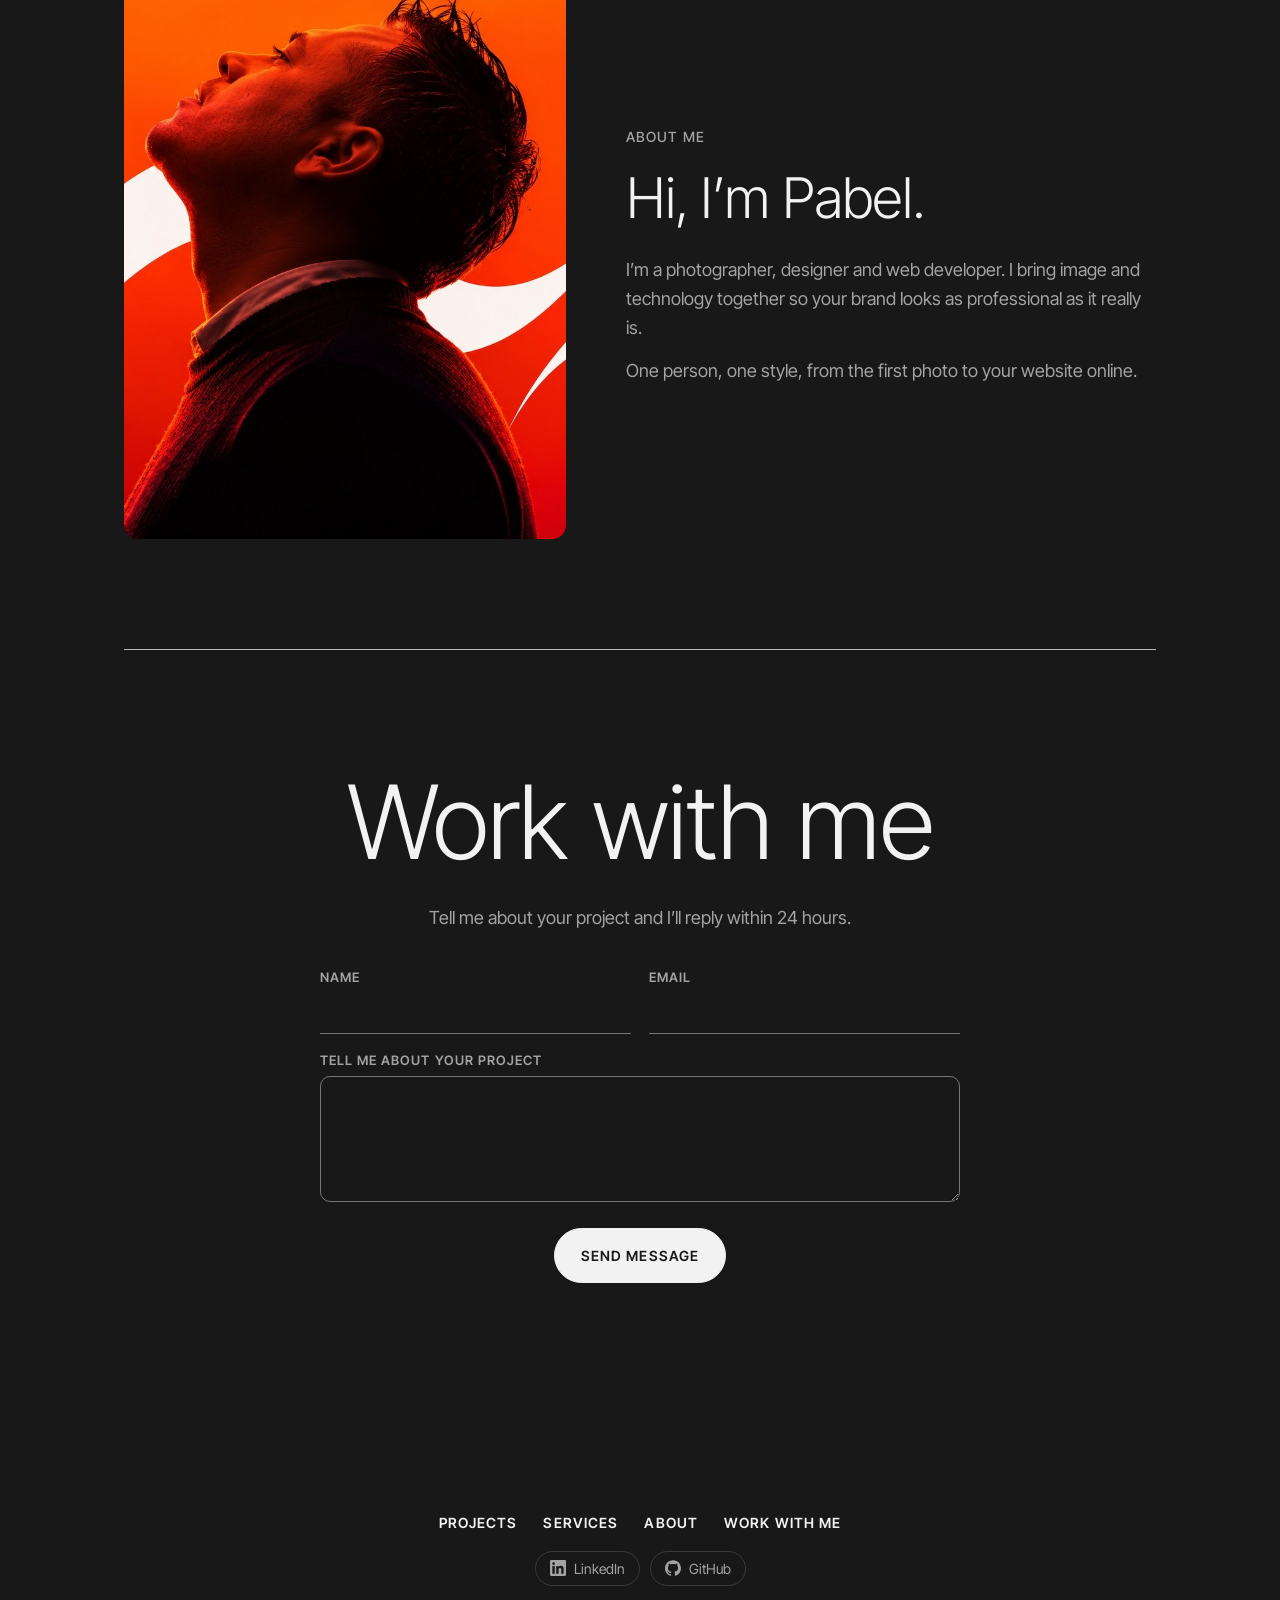
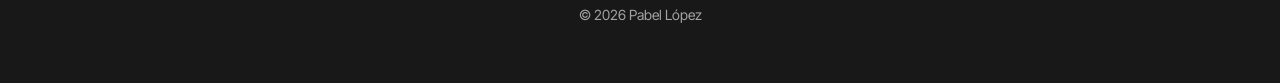
==== commit 21ca9319: "Enlaces a LinkedIn y GitHub en el pie de página" ====
--- a/index.html
+++ b/index.html
@@ -7,7 +7,7 @@
   <meta name="description" content="Fotografía, video, diseño gráfico y páginas web para marcas. Photography, video, graphic design and websites for brands.">
   <link rel="preconnect" href="https://fonts.googleapis.com">
   <link href="https://fonts.googleapis.com/css2?family=Inter+Tight:wght@300;400;500;600&display=swap" rel="stylesheet">
-  <link rel="stylesheet" href="style.css">
+  <link rel="stylesheet" href="style.css?v=20261101c">
 </head>
 <body>
 
@@ -153,9 +153,13 @@
     <a href="#sobre-mi" data-en="About">Sobre mí</a>
     <a href="#contacto" data-en="Work with me">Trabajemos</a>
   </nav>
+  <div class="redes">
+      <a href="https://www.linkedin.com/in/pabel-l%C3%B3pez-40b1563a0/" target="_blank" rel="noopener" aria-label="LinkedIn"><svg viewBox="0 0 24 24" aria-hidden="true"><path d="M20.447 20.452h-3.554v-5.569c0-1.328-.027-3.037-1.852-3.037-1.853 0-2.136 1.445-2.136 2.939v5.667H9.351V9h3.414v1.561h.046c.477-.9 1.637-1.85 3.37-1.85 3.601 0 4.267 2.37 4.267 5.455v6.286zM5.337 7.433c-1.144 0-2.063-.926-2.063-2.065 0-1.138.92-2.063 2.063-2.063 1.14 0 2.064.925 2.064 2.063 0 1.139-.925 2.065-2.064 2.065zm1.782 13.019H3.555V9h3.564v11.452zM22.225 0H1.771C.792 0 0 .774 0 1.729v20.542C0 23.227.792 24 1.771 24h20.451C23.2 24 24 23.227 24 22.271V1.729C24 .774 23.2 0 22.222 0h.003z"/></svg><span>LinkedIn</span></a>
+      <a href="https://github.com/CodDz96" target="_blank" rel="noopener" aria-label="GitHub"><svg viewBox="0 0 24 24" aria-hidden="true"><path d="M12 .297c-6.63 0-12 5.373-12 12 0 5.303 3.438 9.8 8.205 11.385.6.113.82-.258.82-.577 0-.285-.01-1.04-.015-2.04-3.338.724-4.042-1.61-4.042-1.61C4.422 18.07 3.633 17.7 3.633 17.7c-1.087-.744.084-.729.084-.729 1.205.084 1.838 1.236 1.838 1.236 1.07 1.835 2.809 1.305 3.495.998.108-.776.417-1.305.76-1.605-2.665-.3-5.466-1.332-5.466-5.93 0-1.31.465-2.38 1.235-3.22-.135-.303-.54-1.523.105-3.176 0 0 1.005-.322 3.3 1.23.96-.267 1.98-.399 3-.405 1.02.006 2.04.138 3 .405 2.28-1.552 3.285-1.23 3.285-1.23.645 1.653.24 2.873.12 3.176.765.84 1.23 1.91 1.23 3.22 0 4.61-2.805 5.625-5.475 5.92.42.36.81 1.096.81 2.22 0 1.606-.015 2.896-.015 3.286 0 .315.21.69.825.57C20.565 22.092 24 17.592 24 12.297c0-6.627-5.373-12-12-12"/></svg><span>GitHub</span></a>
+    </div>
   <span>© 2026 Pabel López</span>
 </footer>
 
-<script src="script.js"></script>
+<script src="script.js?v=20261101c"></script>
 </body>
 </html>
--- a/style.css
+++ b/style.css
@@ -121,6 +121,11 @@
 .contacto p { margin: 20px auto 36px; font-size: 18px; }
 .contacto-botones { display: flex; gap: 14px; justify-content: center; flex-wrap: wrap; }
 
+.redes { display: flex; gap: 10px; justify-content: center; flex-wrap: wrap; margin-top: 28px; }
+.redes a { display: inline-flex; align-items: center; gap: 8px; font-size: 14px; color: var(--texto-suave); border: 1px solid var(--linea); border-radius: 999px; padding: 8px 14px; transition: color .2s, border-color .2s; }
+.redes a:hover { color: var(--texto); border-color: var(--texto-suave); }
+.redes svg { width: 16px; height: 16px; fill: currentColor; }
+.pie .redes { margin: 0 0 20px; }
 .pie { text-align: center; padding: 90px 24px 60px; color: var(--texto-suave); font-size: 14px; }
 .pie nav { display: flex; gap: 26px; justify-content: center; flex-wrap: wrap; margin-bottom: 20px; }
 .pie nav a { color: var(--texto); font-weight: 600; letter-spacing: .08em; text-transform: uppercase; }
